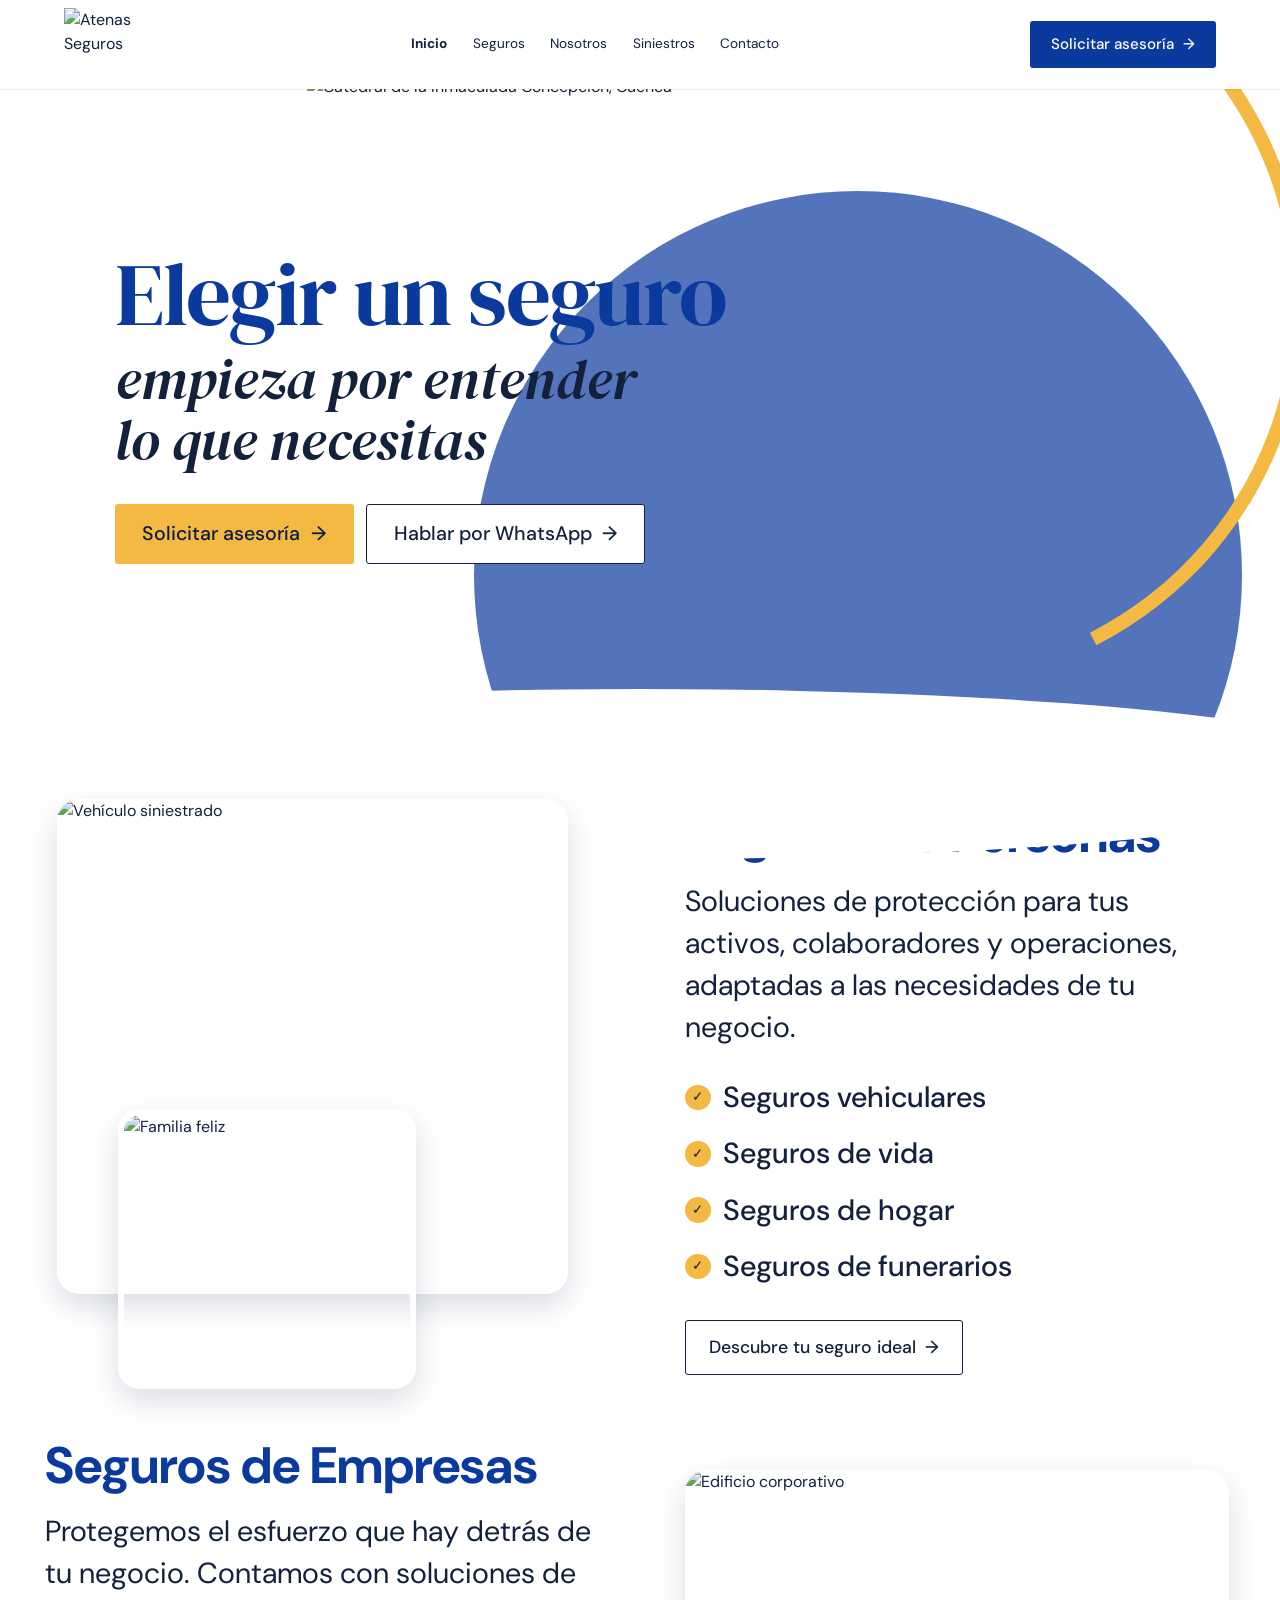
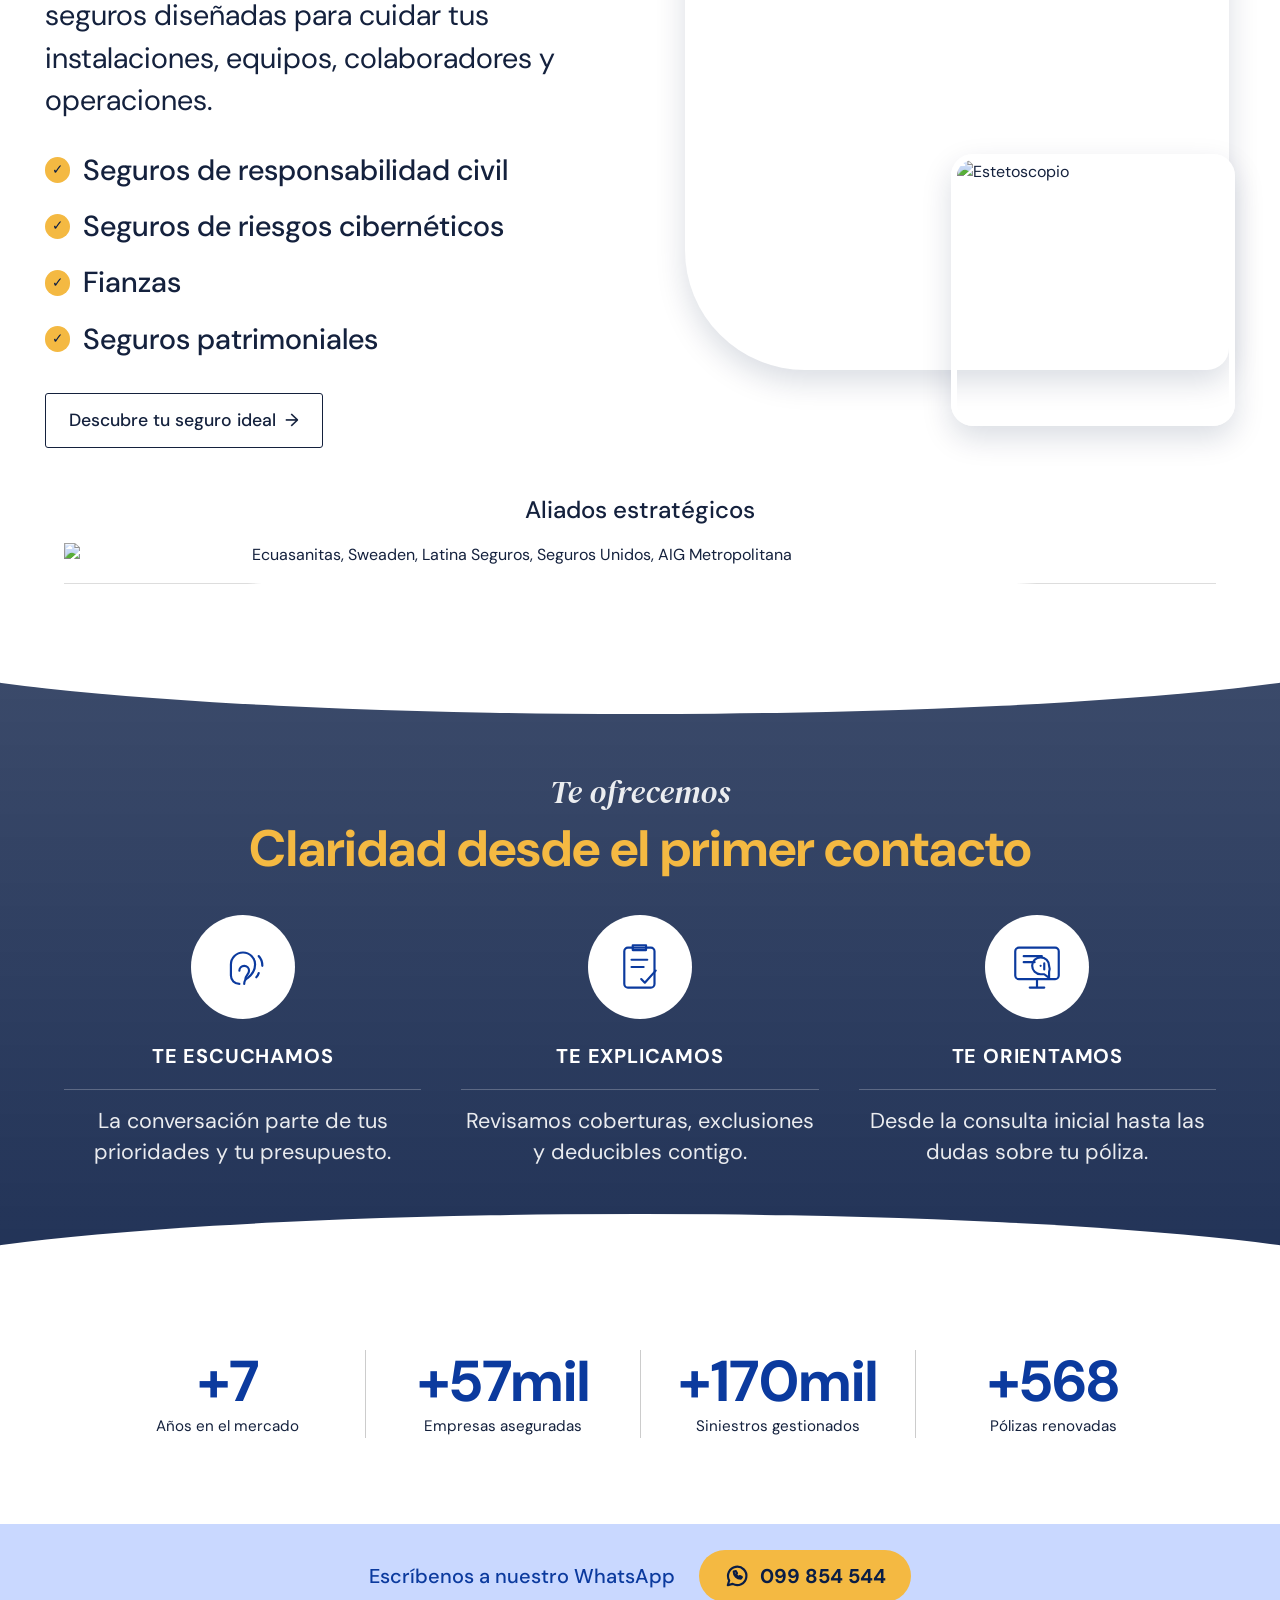
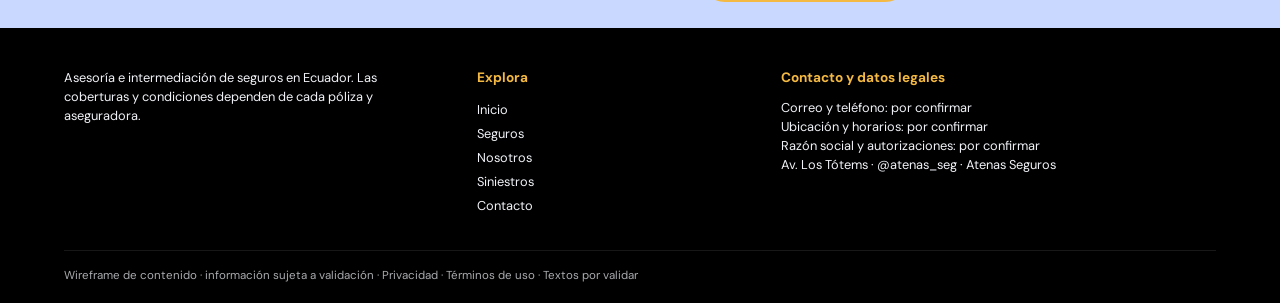
==== index.html @ 4ba38935 "mover a root" ====
<!DOCTYPE html>
<html lang="es">
<head>
<meta charset="utf-8">
<meta name="viewport" content="width=device-width, initial-scale=1">
<title>Atenas Seguros | Asesoría e intermediación de seguros en Ecuador</title>
<meta name="description" content="Asesoría e intermediación de seguros en Ecuador. Seguros de personas y de empresas, con claridad desde el primer contacto.">
<link rel="preconnect" href="https://fonts.googleapis.com">
<link rel="preconnect" href="https://fonts.gstatic.com" crossorigin>
<link href="https://fonts.googleapis.com/css2?family=DM+Sans:wght@400;500;700&family=DM+Serif+Display:ital@0;1&display=swap" rel="stylesheet">
<link rel="stylesheet" href="css/styles.css">
</head>
<body>
<header class="top">
  <a href="#inicio" class="logo"><img src="assets/img/logo.webp" alt="Atenas Seguros" width="120" height="91"></a>
  <nav aria-label="Principal"><a href="#inicio" aria-current="page">Inicio</a><a href="#seguros">Seguros</a><a href="#nosotros">Nosotros</a><a href="#contacto">Siniestros</a><a href="#contacto">Contacto</a></nav>
  <a class="btn btn-solid" href="#contacto">Solicitar asesoría <span aria-hidden="true">→</span></a>
</header>
<main>
<section class="hero" id="inicio">
  <div class="hero-copy">
    <h1><span class="h-blue">Elegir un seguro</span><span class="h-dark">empieza por entender lo que necesitas</span></h1>
    <div class="actions">
      <a class="btn btn-gold" href="#contacto">Solicitar asesoría <span aria-hidden="true">→</span></a>
      <a class="btn btn-outline" href="https://wa.me/59399854544">Hablar por WhatsApp <span aria-hidden="true">→</span></a>
    </div>
  </div>
  <div class="hero-art"><span class="disc"></span><span class="arc"></span><img src="assets/img/catedral.webp" alt="Catedral de la Inmaculada Concepción, Cuenca" width="1000" height="903"></div>
</section>

<section class="split" id="seguros">
  <div class="collage c1">
    <img class="p-auto" src="assets/img/auto.webp" alt="Vehículo siniestrado" loading="lazy">
    <img class="shield" src="assets/img/escudo.webp" alt="" loading="lazy">
    <img class="p-fam" src="assets/img/familia.webp" alt="Familia feliz" loading="lazy">
  </div>
  <div class="txt">
    <h2>Seguros de Personas</h2>
    <p>Soluciones de protección para tus activos, colaboradores y operaciones, adaptadas a las necesidades de tu negocio.</p>
    <ul class="checks"><li>Seguros vehiculares</li><li>Seguros de vida</li><li>Seguros de hogar</li><li>Seguros de funerarios</li></ul>
    <a class="btn btn-outline" href="#contacto">Descubre tu seguro ideal <span aria-hidden="true">→</span></a>
  </div>
</section>

<section class="split rev">
  <div class="txt">
    <h2>Seguros de Empresas</h2>
    <p>Protegemos el esfuerzo que hay detrás de tu negocio. Contamos con soluciones de seguros diseñadas para cuidar tus instalaciones, equipos, colaboradores y operaciones.</p>
    <ul class="checks"><li>Seguros de responsabilidad civil</li><li>Seguros de riesgos cibernéticos</li><li>Fianzas</li><li>Seguros patrimoniales</li></ul>
    <a class="btn btn-outline" href="#contacto">Descubre tu seguro ideal <span aria-hidden="true">→</span></a>
  </div>
  <div class="collage c2">
    <img class="e-edif" src="assets/img/edificio.webp" alt="Edificio corporativo" loading="lazy">
    <img class="shield" src="assets/img/escudo.webp" alt="" loading="lazy">
    <img class="e-est" src="assets/img/estetoscopio.webp" alt="Estetoscopio" loading="lazy">
  </div>
</section>

<section class="aliados">
  <h2>Aliados estratégicos</h2>
  <div class="aliados-marquee">
    <div class="aliados-track">
      <img src="assets/img/aliados.webp" alt="Ecuasanitas, Sweaden, Latina Seguros, Seguros Unidos, AIG Metropolitana" loading="lazy">
      <img src="assets/img/aliados.webp" alt="" aria-hidden="true" loading="lazy">
    </div>
  </div>
</section>

<section class="oferta" id="nosotros">
  <p class="serif-i">Te ofrecemos</p>
  <h2>Claridad desde el primer contacto</h2>
  <div class="cols">
    <article><span class="offer-icon"><svg viewBox="0 0 48 48" aria-hidden="true"><path d="M21 38c-4 0-7-3-7-7v-9a10 10 0 0 1 20 0c0 5-2 8-6 11-2 1-3 2-3 5"/><path d="M21 27a4 4 0 0 1 8 0c0 3-3 4-3 7"/><path d="M37 15c2 2 3 5 3 8M37 29c-.5 1.5-1 2.5-2 3.5"/></svg></span><h3>Te escuchamos</h3><p>La conversación parte de tus prioridades y tu presupuesto.</p></article>
    <article><span class="offer-icon"><svg viewBox="0 0 48 48" aria-hidden="true"><rect x="11" y="8" width="25" height="33" rx="3"/><path d="M18 8V6h11v4H18ZM17 18h13M17 24h10"/><path d="m25 34 3 3 9-10"/></svg></span><h3>Te explicamos</h3><p>Revisamos coberturas, exclusiones y deducibles contigo.</p></article>
    <article><span class="offer-icon"><svg viewBox="0 0 48 48" aria-hidden="true"><rect x="6" y="8" width="36" height="26" rx="3"/><path d="M18 41h12M24 34v7M13 15h15M13 20h9"/><path d="M34 23a7 7 0 1 0-7 7h3l4 3v-5a7 7 0 0 0 0-5Z"/><path d="M27 23h.01M30 21v5"/></svg></span><h3>Te orientamos</h3><p>Desde la consulta inicial hasta las dudas sobre tu póliza.</p></article>
  </div>
</section>

<section class="cifras" aria-label="Atenas Seguros en cifras">
  <div><b data-to="12" data-pre="+">+12</b><span>Años en el mercado</span></div>
  <div><b data-to="100" data-pre="+" data-suf="mil">+100mil</b><span>Empresas aseguradas</span></div>
  <div><b data-to="300" data-pre="+" data-suf="mil">+300mil</b><span>Siniestros gestionados</span></div>
  <div><b data-to="1000" data-pre="+">+1000</b><span>Pólizas renovadas</span></div>
</section>

<section class="wa" id="contacto">
  <p>Escríbenos a nuestro WhatsApp</p>
  <a class="wa-btn" href="https://wa.me/59399854544"><svg width="26" height="26" viewBox="0 0 24 24" fill="none" stroke="currentColor" stroke-width="2" stroke-linejoin="round" aria-hidden="true"><path d="M3.5 20.5l1.3-4.4A8.5 8.5 0 1 1 8 19.3z"/><path d="M9 8c0 3.5 3 6.500 6.500 6.500l1-1.500-2-1-1 .8c-1-.5-1.800-1.300-2.300-2.300l.8-1-1-2z"/></svg>099 854 544</a>
</section>
</main>

<footer>
  <p class="f-about">Asesoría e intermediación de seguros en Ecuador. Las coberturas y condiciones dependen de cada póliza y aseguradora.</p>
  <div><h4>Explora</h4><a href="#inicio">Inicio</a><a href="#seguros">Seguros</a><a href="#nosotros">Nosotros</a><a href="#contacto">Siniestros</a><a href="#contacto">Contacto</a></div>
  <div><h4>Contacto y datos legales</h4><p>Correo y teléfono: por confirmar</p><p>Ubicación y horarios: por confirmar</p><p>Razón social y autorizaciones: por confirmar</p><p>Av. Los Tótems · @atenas_seg · Atenas Seguros</p></div>
  <p class="legal">Wireframe de contenido · información sujeta a validación · Privacidad · Términos de uso · Textos por validar</p>
</footer>
<script src="js/main.js"></script>
</body>
</html>
---- css/styles.css ----
:root{--blue:#0b3a9e;--navy:#0a1d45;--gold:#f4b942;--ink:#14213d;--soft:#eef3ff;--serif:"DM Serif Display",Georgia,serif;--sans:"DM Sans",system-ui,sans-serif}
*{box-sizing:border-box;margin:0}
html{scroll-behavior:smooth;scroll-padding-top:90px}
html{background:#fff;overflow-x:clip}
body{position:relative;font-family:var(--sans);color:var(--ink);line-height:1.5;overflow-x:hidden;background:transparent}
body::before{content:"";position:fixed;inset:0;z-index:-1;pointer-events:none;background:url(../assets/img/hero-ciudad.webp) center/cover no-repeat;filter:grayscale(1);opacity:.3}
img{max-width:100%;display:block}
a{color:inherit;text-decoration:none}
:focus-visible{outline:3px solid var(--gold);outline-offset:3px}
h2{font-family:var(--serif);font-weight:400;color:var(--blue);font-size:clamp(1.8rem,3vw,2.4rem);line-height:1.15}

.top{position:sticky;top:0;z-index:10;display:flex;align-items:center;justify-content:space-between;gap:1rem;padding:.5rem 5vw;background:#fff;box-shadow:0 1px 0 #0001}
.logo img{width:96px;height:auto}
.top nav{display:flex;gap:1.6rem;font-size:.85rem}
.top nav a[aria-current]{font-weight:700}
.top nav a:hover{color:var(--blue)}

.btn{display:inline-flex;align-items:center;gap:.525rem;padding:.6825rem 1.26rem;font-size:.945rem;font-weight:500;border:1.5px solid transparent;border-radius:3px;transition:background .2s,color .2s}
.btn-solid{background:var(--blue);color:#fff}.btn-solid:hover{background:var(--navy)}
.btn-gold{background:var(--gold);color:var(--navy)}.btn-gold:hover{background:#e9a92a}
.btn-outline{border-color:var(--ink);background:#fff}.btn-outline:hover{background:var(--ink);color:#fff}

.hero{position:relative;display:grid;grid-template-columns:1.2fr .8fr;align-items:center;min-height:clamp(680px,75vh,900px);padding:3rem 5vw 6rem;background:transparent;isolation:isolate}
.hero::after{content:"";position:absolute;left:-10%;right:-10%;bottom:-90px;height:170px;background:#fff;border-radius:50%;z-index:1}
.hero-copy{position:relative;z-index:2;width:100%;max-width:760px;margin-left:clamp(1.5rem,4vw,4rem)}
.hero h1{font-family:var(--serif);font-weight:400;line-height:1.1}
.h-blue{display:block;font-size:clamp(2.4rem,6.95vw,100px);color:var(--blue);letter-spacing:-.018em}
.h-dark{display:block;font-style:italic;font-size:56px;color:var(--ink);max-width:10em;margin-top:.3rem}
.actions{display:flex;flex-wrap:wrap;gap:.8rem;margin-top:2rem}
.actions .btn{gap:.6825rem;padding:.88725rem 1.638rem;font-size:1.2285rem}
.hero-art{position:absolute;inset:0;z-index:0;overflow:hidden;pointer-events:none}
.disc{position:absolute;z-index:0;right:3%;bottom:-28%;width:min(60vw,780px);aspect-ratio:1;border-radius:50%;background:var(--blue);opacity:.7}
.arc{position:absolute;z-index:1;top:-25%;right:-2%;width:min(60vw,780px);aspect-ratio:1;border:14px solid var(--gold);border-radius:50%;border-left-color:transparent;border-bottom-color:transparent;transform:rotate(18deg)}
.hero-art img{position:absolute;z-index:2;right:-24%;top:-2%;width:100%;height:125%;object-fit:contain;object-position:center top}

.split{display:grid;grid-template-columns:1.05fr .95fr;gap:2.5vw;align-items:center;padding:1.5rem 3.5vw;background:#fff}
.split.rev{grid-template-columns:1fr 1fr}
.txt{width:min(100%,600px);justify-self:center;text-align:left}
.txt h2{font-family:var(--sans);font-size:clamp(2.5rem,4vw,3.4rem);font-weight:700;line-height:1.12;margin-bottom:1rem}
.txt p{font-size:29px;line-height:1.45;margin-bottom:2rem}
.checks{list-style:none;width:fit-content;max-width:100%;padding:0;margin:0 0 2.25rem;display:grid;gap:1.35rem}
.checks li{display:flex;align-items:center;gap:.8rem;font-size:29px;line-height:1.2;font-weight:500;text-align:left}
.checks li::before{content:"✓";flex:none;display:grid;place-items:center;width:1.6rem;height:1.6rem;border-radius:50%;background:var(--gold);color:var(--navy);font-size:.85rem;font-weight:700}
.split .btn{padding:.84rem 1.47rem;font-size:1.1025rem}
.collage{position:relative;aspect-ratio:1.02;width:100%;max-width:800px;margin-inline:auto}
.collage img{position:absolute;object-fit:cover;box-shadow:0 12px 30px #0a1d4526}
.p-auto{left:2%;top:1%;width:84%;height:83%;border-radius:22px}
.p-fam{left:12%;bottom:0;width:49%;height:47%;border-radius:22px;border:6px solid #fff}
.shield{width:30%;height:auto;box-shadow:none!important;filter:drop-shadow(0 10px 18px #0b3a9e55)}
.c1 .shield{left:67%;top:53%;width:29%}
.e-edif{right:1%;top:2%;width:94%;height:88%;border-radius:22px 22px 22px 120px}
.e-est{right:0;bottom:0;width:49%;height:48%;border-radius:22px;border:6px solid #fff}
.c2 .shield{left:7%;top:53%;width:29%}

.aliados{text-align:center;padding:1.5rem 5vw 5rem;background:rgba(255,255,255,.88);overflow:hidden}
.aliados h2{color:var(--ink);font-family:var(--sans);font-weight:500;font-size:1.5rem;margin-bottom:1.2rem}
.aliados-marquee{width:100%;overflow:hidden}
.aliados-track{display:flex;width:max-content;animation:aliados-marquee 30s linear infinite}
.aliados-track:hover{animation-play-state:paused}
.aliados-track img{flex:0 0 min(900px,80vw);width:min(900px,80vw);max-width:none;height:auto;border-bottom:1px solid #0002;padding-bottom:1rem}
@keyframes aliados-marquee{to{transform:translateX(-50%)}}

.oferta{position:relative;text-align:center;color:#fff;padding:6.5rem 5vw 6rem;background:linear-gradient(#0a1d45cc,#0a1d45e6),url(../assets/img/edificio.webp) center/cover}
.oferta::before,.oferta::after{content:"";position:absolute;left:-10%;right:-10%;height:140px;background:#fff;border-radius:50%}
.oferta::before{top:-90px}.oferta::after{bottom:-90px}
.serif-i{font-family:var(--serif);font-style:italic;font-size:2rem;opacity:.9}
.oferta h2{font-family:var(--sans);font-weight:700;color:var(--gold);font-size:clamp(2.2rem,4vw,3.25rem);margin:.3rem 0 2.2rem}
.cols{display:grid;grid-template-columns:repeat(3,minmax(0,1fr));gap:2.5rem;max-width:1320px;width:100%;margin:auto}
.offer-icon{display:grid;place-items:center;width:104px;height:104px;margin:0 auto 1.4rem;border-radius:50%;background:#fff}
.offer-icon svg{width:58px;height:58px;fill:none;stroke:var(--blue);stroke-width:1.8;stroke-linecap:round;stroke-linejoin:round}
.cols h3{font-size:1.25rem;letter-spacing:.04em;text-transform:uppercase;margin-bottom:1.1rem}
.cols p{border-top:1px solid #fff4;padding-top:1rem;font-size:1.35rem;line-height:1.45;opacity:.9}

.cifras{position:relative;z-index:2;display:grid;grid-template-columns:repeat(4,1fr);align-items:center;width:100%;min-height:260px;margin:0;padding:4rem max(5vw,calc((100% - 1100px)/2));background:#fff}
.cifras div{padding:0 1rem;text-align:center;border-left:1px solid #0003}.cifras div:first-child{border:0}
.cifras b{display:block;font-size:clamp(2.2rem,4.5vw,4rem);color:var(--blue);line-height:1.1;white-space:nowrap}
.cifras span{font-size:.95rem}

.wa{display:flex;flex-wrap:wrap;justify-content:center;align-items:center;gap:1.5rem;padding:1.6rem 5vw;background:#c9d8ff;color:var(--blue);font-weight:500;font-size:1.25rem}
.wa-btn{display:inline-flex;align-items:center;gap:.6rem;padding:.7rem 1.6rem;border-radius:999px;background:var(--gold);color:var(--navy);font-weight:700}
.wa-btn:hover{background:#e9a92a}

footer{display:grid;grid-template-columns:1.4fr 1fr 1.6fr;gap:2rem;padding:2.5rem 5vw 1.2rem;background:#000;color:#f1f3f8;font-size:.8rem}
footer h4{color:var(--gold);font-size:.85rem;margin-bottom:.6rem}
footer a{display:block;padding:.15rem 0}footer a:hover{color:#fff}
.legal{grid-column:1/-1;border-top:1px solid #fff2;padding-top:1rem;font-size:.72rem;opacity:.7}

@media (max-width:860px){
  .top nav{display:none}
  .hero,.split,.split.rev{grid-template-columns:1fr}
  .hero{min-height:780px;padding:3rem 6vw 20rem;grid-template-columns:1fr}
  .h-blue{font-size:clamp(2.6rem,11vw,3.25rem)}
  .h-dark{font-size:clamp(1.9rem,calc(7vw - 5px),calc(3.25rem - 5px))}
  .actions .btn{gap:.47775rem;padding:.621075rem 1.1466rem;font-size:.86rem}
  .hero-copy{max-width:600px;margin-left:0}
  .hero-art{top:auto;height:55%}
  .disc{right:0;bottom:-14%;width:min(88vw,480px)}
  .arc{top:-8%;right:10%;width:min(98vw,540px);border-width:10px}
  .hero-art img{right:0;top:auto;bottom:0;width:100%;height:100%;object-position:center bottom}
  .split.rev .collage{order:-1}
  .txt p,.checks li{font-size:1.125rem}
  .txt h2{margin-bottom:.8rem}
  .txt p{line-height:1.5;margin-bottom:1.75rem}
  .checks{gap:.9rem;margin-bottom:2rem}
  .checks li{line-height:1.5}
  .checks li::before{width:1.1rem;height:1.1rem;font-size:.7rem}
  .cols{grid-template-columns:1fr}
  .cols{gap:2.5rem}
  .offer-icon{width:88px;height:88px}
  .offer-icon svg{width:50px;height:50px}
  .cols h3{font-size:1.125rem}
  .cols p{font-size:1.125rem}
  .cifras{grid-template-columns:1fr 1fr;row-gap:2rem;min-height:0;padding-block:3rem}.cifras div:nth-child(3){border:0}
  footer{grid-template-columns:1fr}
}
@media (min-width:861px) and (max-width:1200px){
  .split,.split.rev{grid-template-columns:.95fr 1.05fr;gap:1vw;padding-inline:2vw}
}
@media (prefers-reduced-motion:reduce){
  html{scroll-behavior:auto}
  *{transition:none!important}
  .aliados-track{animation:none}
  .aliados-track img[aria-hidden="true"]{display:none}
}
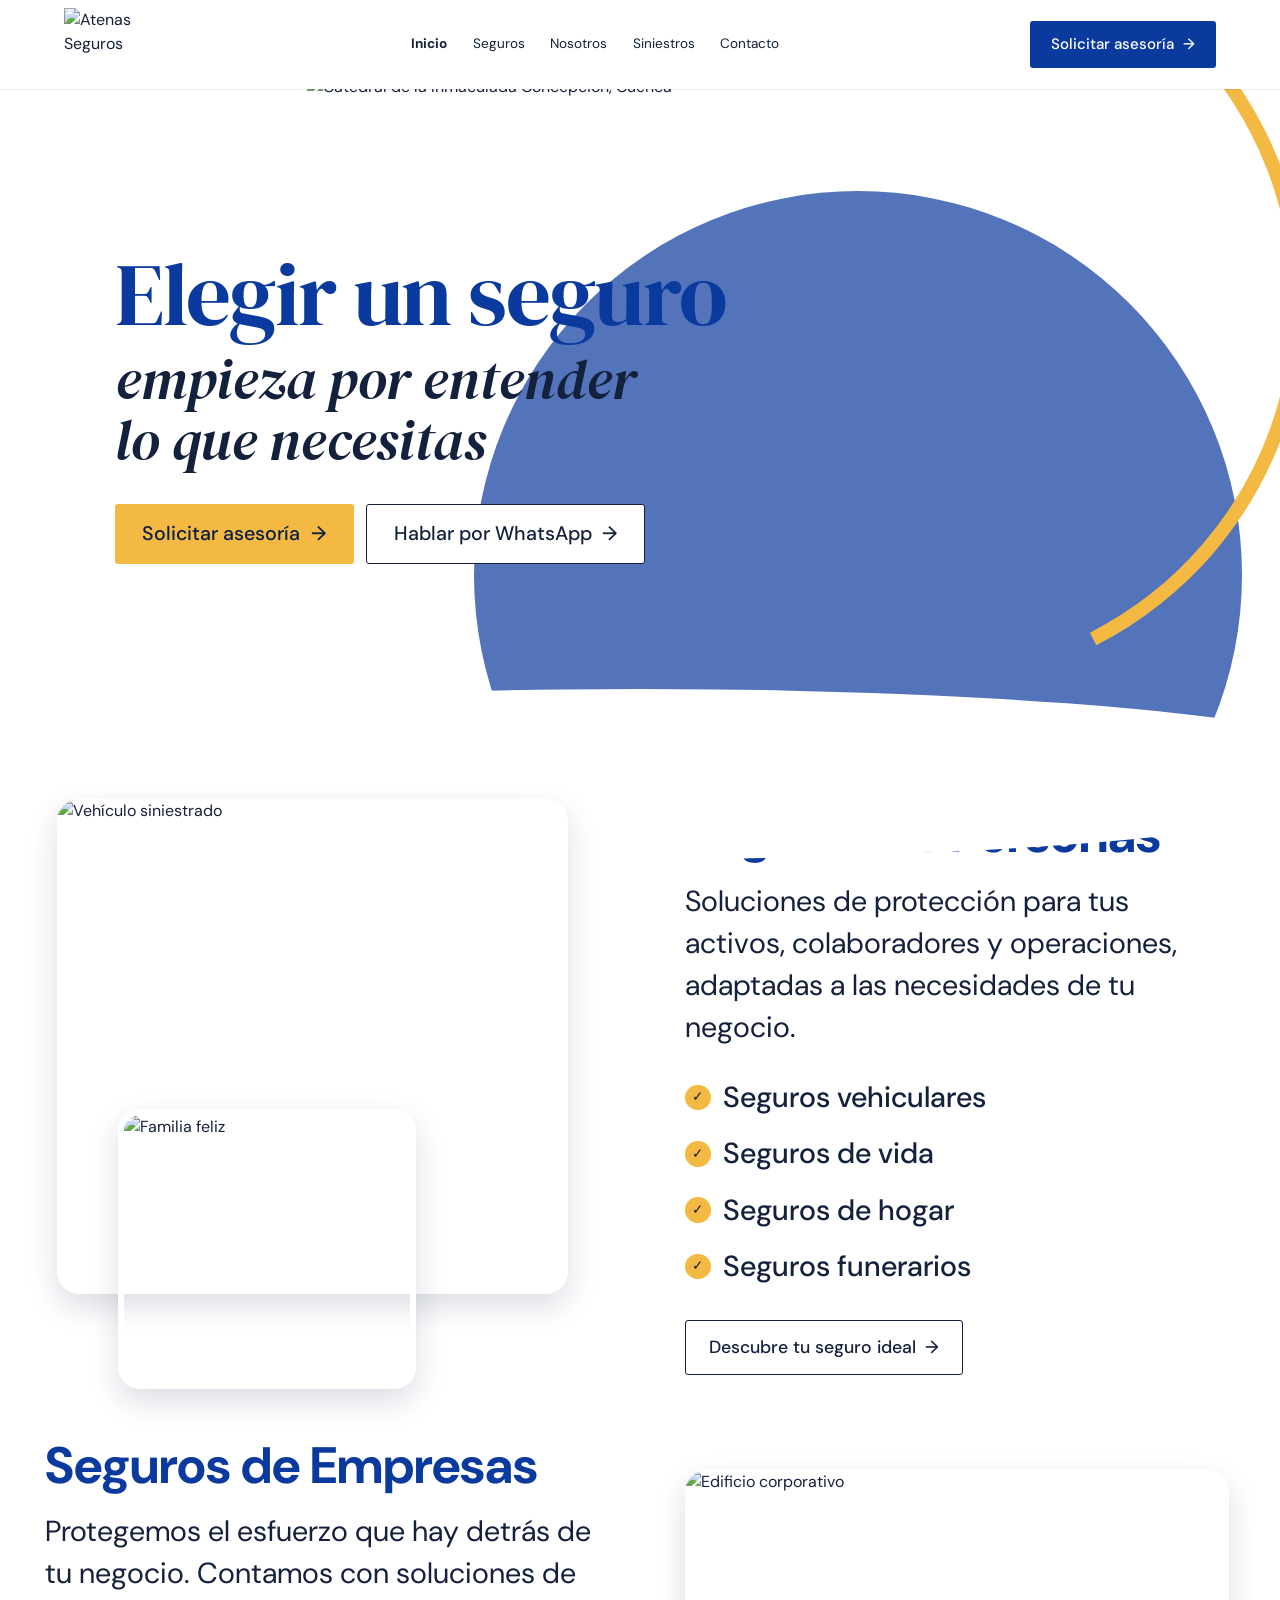
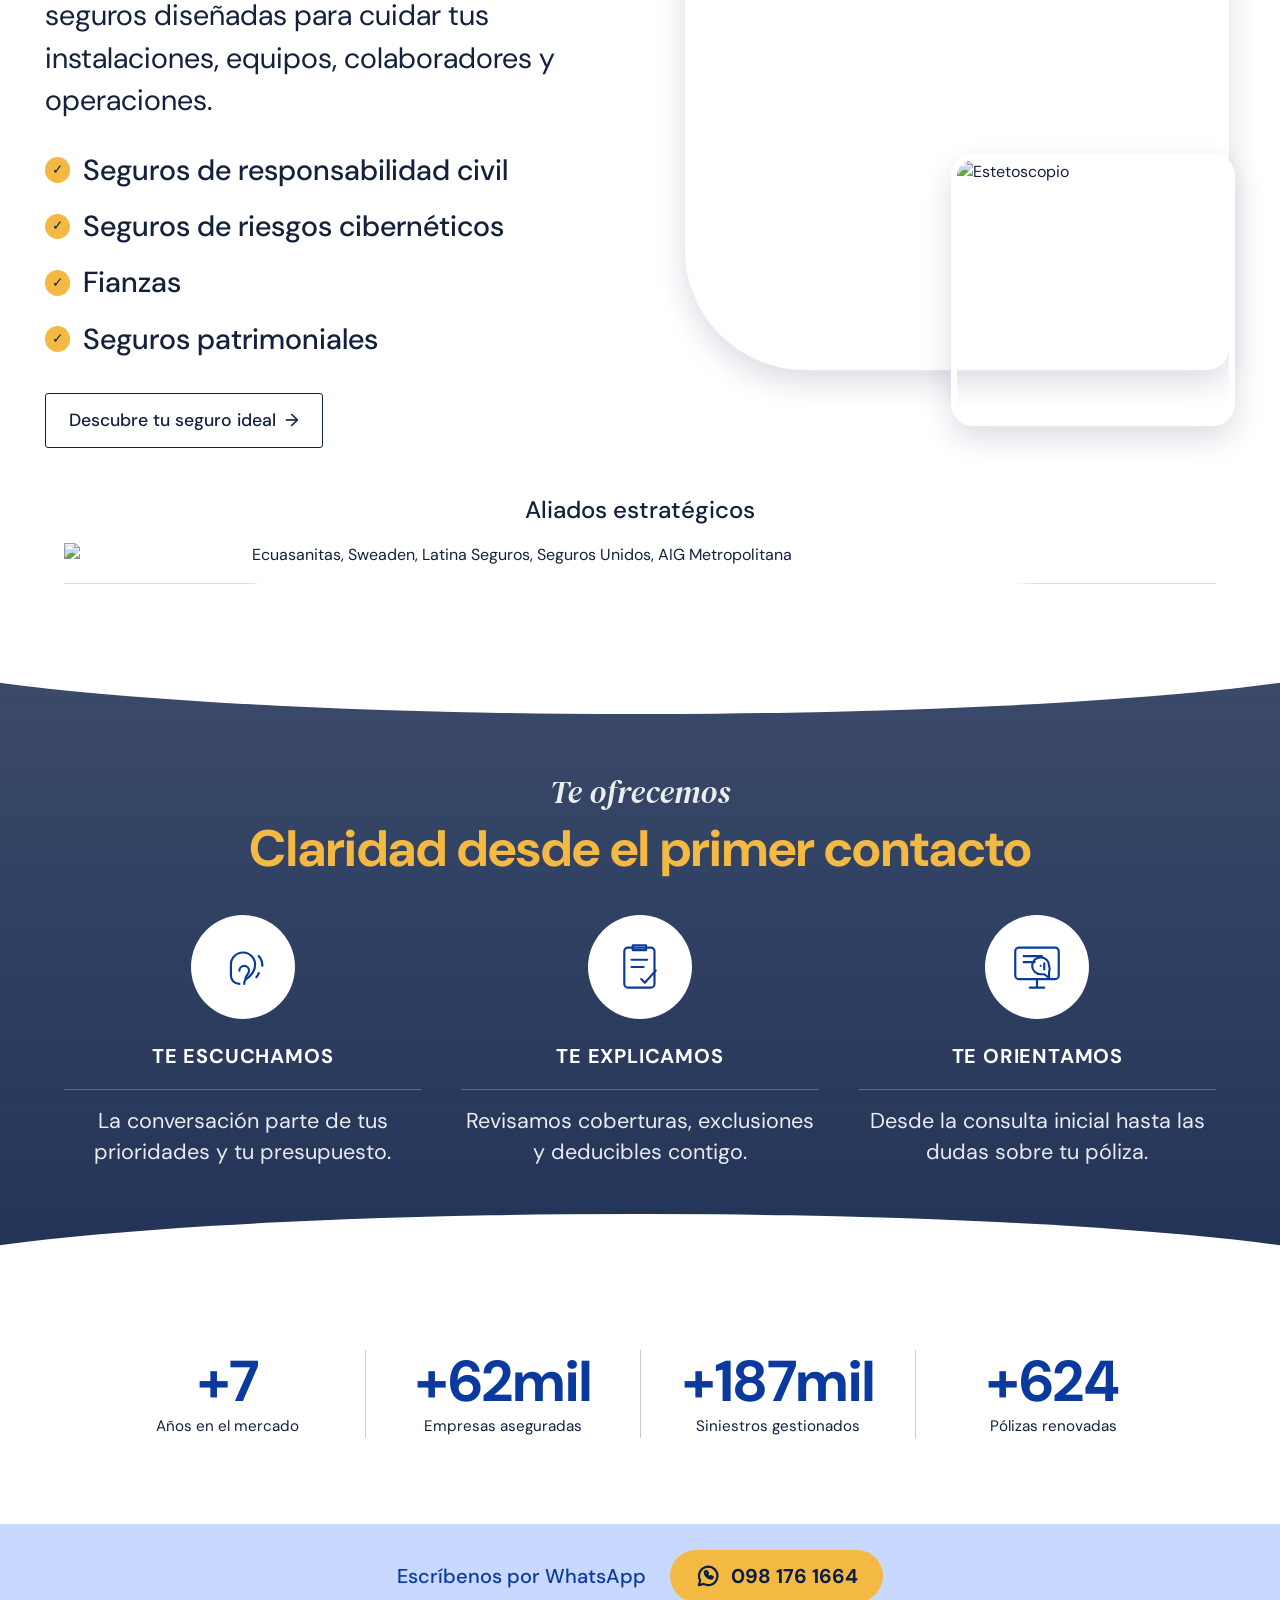
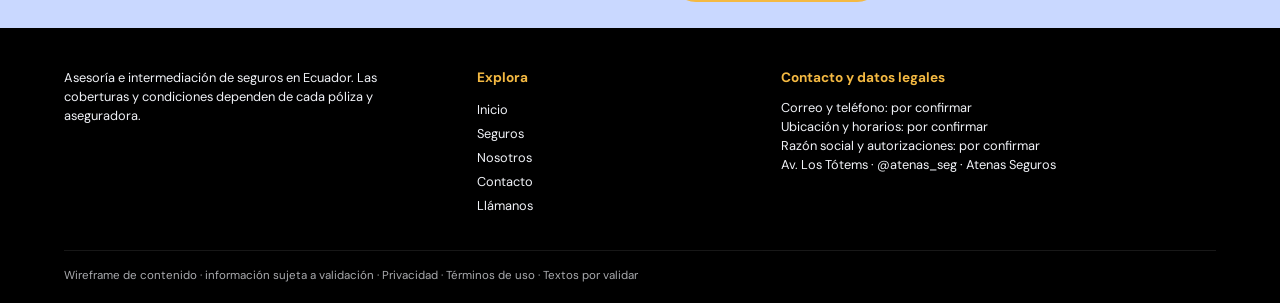
==== commit 9f7cdc01: "comit  de   volver  a raíz" ====
--- a/index.html
+++ b/index.html
@@ -1,100 +1,272 @@
-<!DOCTYPE html>
+<!doctype html>
 <html lang="es">
-<head>
-<meta charset="utf-8">
-<meta name="viewport" content="width=device-width, initial-scale=1">
-<title>Atenas Seguros | Asesoría e intermediación de seguros en Ecuador</title>
-<meta name="description" content="Asesoría e intermediación de seguros en Ecuador. Seguros de personas y de empresas, con claridad desde el primer contacto.">
-<link rel="preconnect" href="https://fonts.googleapis.com">
-<link rel="preconnect" href="https://fonts.gstatic.com" crossorigin>
-<link href="https://fonts.googleapis.com/css2?family=DM+Sans:wght@400;500;700&family=DM+Serif+Display:ital@0;1&display=swap" rel="stylesheet">
-<link rel="stylesheet" href="css/styles.css">
-</head>
-<body>
-<header class="top">
-  <a href="#inicio" class="logo"><img src="assets/img/logo.webp" alt="Atenas Seguros" width="120" height="91"></a>
-  <nav aria-label="Principal"><a href="#inicio" aria-current="page">Inicio</a><a href="#seguros">Seguros</a><a href="#nosotros">Nosotros</a><a href="#contacto">Siniestros</a><a href="#contacto">Contacto</a></nav>
-  <a class="btn btn-solid" href="#contacto">Solicitar asesoría <span aria-hidden="true">→</span></a>
-</header>
-<main>
-<section class="hero" id="inicio">
-  <div class="hero-copy">
-    <h1><span class="h-blue">Elegir un seguro</span><span class="h-dark">empieza por entender lo que necesitas</span></h1>
-    <div class="actions">
-      <a class="btn btn-gold" href="#contacto">Solicitar asesoría <span aria-hidden="true">→</span></a>
-      <a class="btn btn-outline" href="https://wa.me/59399854544">Hablar por WhatsApp <span aria-hidden="true">→</span></a>
-    </div>
-  </div>
-  <div class="hero-art"><span class="disc"></span><span class="arc"></span><img src="assets/img/catedral.webp" alt="Catedral de la Inmaculada Concepción, Cuenca" width="1000" height="903"></div>
-</section>
-
-<section class="split" id="seguros">
-  <div class="collage c1">
-    <img class="p-auto" src="assets/img/auto.webp" alt="Vehículo siniestrado" loading="lazy">
-    <img class="shield" src="assets/img/escudo.webp" alt="" loading="lazy">
-    <img class="p-fam" src="assets/img/familia.webp" alt="Familia feliz" loading="lazy">
-  </div>
-  <div class="txt">
-    <h2>Seguros de Personas</h2>
-    <p>Soluciones de protección para tus activos, colaboradores y operaciones, adaptadas a las necesidades de tu negocio.</p>
-    <ul class="checks"><li>Seguros vehiculares</li><li>Seguros de vida</li><li>Seguros de hogar</li><li>Seguros de funerarios</li></ul>
-    <a class="btn btn-outline" href="#contacto">Descubre tu seguro ideal <span aria-hidden="true">→</span></a>
-  </div>
-</section>
-
-<section class="split rev">
-  <div class="txt">
-    <h2>Seguros de Empresas</h2>
-    <p>Protegemos el esfuerzo que hay detrás de tu negocio. Contamos con soluciones de seguros diseñadas para cuidar tus instalaciones, equipos, colaboradores y operaciones.</p>
-    <ul class="checks"><li>Seguros de responsabilidad civil</li><li>Seguros de riesgos cibernéticos</li><li>Fianzas</li><li>Seguros patrimoniales</li></ul>
-    <a class="btn btn-outline" href="#contacto">Descubre tu seguro ideal <span aria-hidden="true">→</span></a>
-  </div>
-  <div class="collage c2">
-    <img class="e-edif" src="assets/img/edificio.webp" alt="Edificio corporativo" loading="lazy">
-    <img class="shield" src="assets/img/escudo.webp" alt="" loading="lazy">
-    <img class="e-est" src="assets/img/estetoscopio.webp" alt="Estetoscopio" loading="lazy">
-  </div>
-</section>
-
-<section class="aliados">
-  <h2>Aliados estratégicos</h2>
-  <div class="aliados-marquee">
-    <div class="aliados-track">
-      <img src="assets/img/aliados.webp" alt="Ecuasanitas, Sweaden, Latina Seguros, Seguros Unidos, AIG Metropolitana" loading="lazy">
-      <img src="assets/img/aliados.webp" alt="" aria-hidden="true" loading="lazy">
-    </div>
-  </div>
-</section>
-
-<section class="oferta" id="nosotros">
-  <p class="serif-i">Te ofrecemos</p>
-  <h2>Claridad desde el primer contacto</h2>
-  <div class="cols">
-    <article><span class="offer-icon"><svg viewBox="0 0 48 48" aria-hidden="true"><path d="M21 38c-4 0-7-3-7-7v-9a10 10 0 0 1 20 0c0 5-2 8-6 11-2 1-3 2-3 5"/><path d="M21 27a4 4 0 0 1 8 0c0 3-3 4-3 7"/><path d="M37 15c2 2 3 5 3 8M37 29c-.5 1.5-1 2.5-2 3.5"/></svg></span><h3>Te escuchamos</h3><p>La conversación parte de tus prioridades y tu presupuesto.</p></article>
-    <article><span class="offer-icon"><svg viewBox="0 0 48 48" aria-hidden="true"><rect x="11" y="8" width="25" height="33" rx="3"/><path d="M18 8V6h11v4H18ZM17 18h13M17 24h10"/><path d="m25 34 3 3 9-10"/></svg></span><h3>Te explicamos</h3><p>Revisamos coberturas, exclusiones y deducibles contigo.</p></article>
-    <article><span class="offer-icon"><svg viewBox="0 0 48 48" aria-hidden="true"><rect x="6" y="8" width="36" height="26" rx="3"/><path d="M18 41h12M24 34v7M13 15h15M13 20h9"/><path d="M34 23a7 7 0 1 0-7 7h3l4 3v-5a7 7 0 0 0 0-5Z"/><path d="M27 23h.01M30 21v5"/></svg></span><h3>Te orientamos</h3><p>Desde la consulta inicial hasta las dudas sobre tu póliza.</p></article>
-  </div>
-</section>
-
-<section class="cifras" aria-label="Atenas Seguros en cifras">
-  <div><b data-to="12" data-pre="+">+12</b><span>Años en el mercado</span></div>
-  <div><b data-to="100" data-pre="+" data-suf="mil">+100mil</b><span>Empresas aseguradas</span></div>
-  <div><b data-to="300" data-pre="+" data-suf="mil">+300mil</b><span>Siniestros gestionados</span></div>
-  <div><b data-to="1000" data-pre="+">+1000</b><span>Pólizas renovadas</span></div>
-</section>
-
-<section class="wa" id="contacto">
-  <p>Escríbenos a nuestro WhatsApp</p>
-  <a class="wa-btn" href="https://wa.me/59399854544"><svg width="26" height="26" viewBox="0 0 24 24" fill="none" stroke="currentColor" stroke-width="2" stroke-linejoin="round" aria-hidden="true"><path d="M3.5 20.5l1.3-4.4A8.5 8.5 0 1 1 8 19.3z"/><path d="M9 8c0 3.5 3 6.500 6.500 6.500l1-1.500-2-1-1 .8c-1-.5-1.800-1.300-2.300-2.300l.8-1-1-2z"/></svg>099 854 544</a>
-</section>
-</main>
-
-<footer>
-  <p class="f-about">Asesoría e intermediación de seguros en Ecuador. Las coberturas y condiciones dependen de cada póliza y aseguradora.</p>
-  <div><h4>Explora</h4><a href="#inicio">Inicio</a><a href="#seguros">Seguros</a><a href="#nosotros">Nosotros</a><a href="#contacto">Siniestros</a><a href="#contacto">Contacto</a></div>
-  <div><h4>Contacto y datos legales</h4><p>Correo y teléfono: por confirmar</p><p>Ubicación y horarios: por confirmar</p><p>Razón social y autorizaciones: por confirmar</p><p>Av. Los Tótems · @atenas_seg · Atenas Seguros</p></div>
-  <p class="legal">Wireframe de contenido · información sujeta a validación · Privacidad · Términos de uso · Textos por validar</p>
-</footer>
-<script src="js/main.js"></script>
-</body>
+  <head>
+    <meta charset="utf-8" />
+    <meta name="viewport" content="width=device-width, initial-scale=1" />
+    <title>
+      Atenas Seguros | Asesoría e intermediación de seguros en Ecuador
+    </title>
+    <meta
+      name="description"
+      content="Asesoría e intermediación de seguros en Ecuador. Seguros de personas y de empresas, con claridad desde el primer contacto."
+    />
+    <link rel="preconnect" href="https://fonts.googleapis.com" />
+    <link rel="preconnect" href="https://fonts.gstatic.com" crossorigin />
+    <link
+      href="https://fonts.googleapis.com/css2?family=DM+Sans:wght@400;500;700&family=DM+Serif+Display:ital@0;1&display=swap"
+      rel="stylesheet"
+    />
+    <link rel="stylesheet" href="css/styles.css" />
+  </head>
+  <body>
+    <header class="top">
+      <a href="#inicio" class="logo"
+        ><img
+          src="assets/img/logo.webp"
+          alt="Atenas Seguros"
+          width="120"
+          height="91"
+      /></a>
+      <nav aria-label="Principal">
+        <a href="#inicio" aria-current="page">Inicio</a
+        ><a href="#seguros">Seguros</a><a href="#nosotros">Nosotros</a
+        ><a href="#contacto">Siniestros</a><a href="#contacto">Contacto</a>
+      </nav>
+      <a class="btn btn-solid" href="#contacto"
+        >Solicitar asesoría <span aria-hidden="true">→</span></a
+      >
+    </header>
+    <main>
+      <section class="hero" id="inicio">
+        <div class="hero-copy">
+          <h1>
+            <span class="h-blue">Elegir un seguro</span
+            ><span class="h-dark">empieza por entender lo que necesitas</span>
+          </h1>
+          <div class="actions">
+            <a class="btn btn-gold" href="#contacto"
+              >Solicitar asesoría <span aria-hidden="true">→</span></a
+            >
+            <a
+              class="btn btn-outline"
+              href="https://api.whatsapp.com/message/MEC4A25OISFSF1?autoload=1&amp;app_absent=0"
+              >Hablar por WhatsApp <span aria-hidden="true">→</span></a
+            >
+          </div>
+        </div>
+        <div class="hero-art">
+          <span class="disc"></span><span class="arc"></span
+          ><img
+            src="assets/img/catedral.webp"
+            alt="Catedral de la Inmaculada Concepción, Cuenca"
+            width="1000"
+            height="903"
+          />
+        </div>
+      </section>
+
+      <section class="split" id="seguros">
+        <div class="collage c1">
+          <img
+            class="p-auto"
+            src="assets/img/auto.webp"
+            alt="Vehículo siniestrado"
+            loading="lazy"
+          />
+          <img
+            class="shield"
+            src="assets/img/escudo.webp"
+            alt=""
+            loading="lazy"
+          />
+          <img
+            class="p-fam"
+            src="assets/img/familia.webp"
+            alt="Familia feliz"
+            loading="lazy"
+          />
+        </div>
+        <div class="txt">
+          <h2>Seguros de Personas</h2>
+          <p>
+            Soluciones de protección para tus activos, colaboradores y
+            operaciones, adaptadas a las necesidades de tu negocio.
+          </p>
+          <ul class="checks">
+            <li>Seguros vehiculares</li>
+            <li>Seguros de vida</li>
+            <li>Seguros de hogar</li>
+            <li>Seguros funerarios</li>
+          </ul>
+          <a class="btn btn-outline" href="#contacto"
+            >Descubre tu seguro ideal <span aria-hidden="true">→</span></a
+          >
+        </div>
+      </section>
+
+      <section class="split rev">
+        <div class="txt">
+          <h2>Seguros de Empresas</h2>
+          <p>
+            Protegemos el esfuerzo que hay detrás de tu negocio. Contamos con
+            soluciones de seguros diseñadas para cuidar tus instalaciones,
+            equipos, colaboradores y operaciones.
+          </p>
+          <ul class="checks">
+            <li>Seguros de responsabilidad civil</li>
+            <li>Seguros de riesgos cibernéticos</li>
+            <li>Fianzas</li>
+            <li>Seguros patrimoniales</li>
+          </ul>
+          <a class="btn btn-outline" href="#contacto"
+            >Descubre tu seguro ideal <span aria-hidden="true">→</span></a
+          >
+        </div>
+        <div class="collage c2">
+          <img
+            class="e-edif"
+            src="assets/img/edificio.webp"
+            alt="Edificio corporativo"
+            loading="lazy"
+          />
+          <img
+            class="shield"
+            src="assets/img/escudo.webp"
+            alt=""
+            loading="lazy"
+          />
+          <img
+            class="e-est"
+            src="assets/img/estetoscopio.webp"
+            alt="Estetoscopio"
+            loading="lazy"
+          />
+        </div>
+      </section>
+
+      <section class="aliados">
+        <h2>Aliados estratégicos</h2>
+        <div class="aliados-marquee">
+          <div class="aliados-track">
+            <img
+              src="assets/img/aliados.webp"
+              alt="Ecuasanitas, Sweaden, Latina Seguros, Seguros Unidos, AIG Metropolitana"
+              loading="lazy"
+            />
+            <img
+              src="assets/img/aliados.webp"
+              alt=""
+              aria-hidden="true"
+              loading="lazy"
+            />
+          </div>
+        </div>
+      </section>
+
+      <section class="oferta" id="nosotros">
+        <p class="serif-i">Te ofrecemos</p>
+        <h2>Claridad desde el primer contacto</h2>
+        <div class="cols">
+          <article>
+            <span class="offer-icon"
+              ><svg viewBox="0 0 48 48" aria-hidden="true">
+                <path
+                  d="M21 38c-4 0-7-3-7-7v-9a10 10 0 0 1 20 0c0 5-2 8-6 11-2 1-3 2-3 5"
+                />
+                <path d="M21 27a4 4 0 0 1 8 0c0 3-3 4-3 7" />
+                <path d="M37 15c2 2 3 5 3 8M37 29c-.5 1.5-1 2.5-2 3.5" /></svg
+            ></span>
+            <h3>Te escuchamos</h3>
+            <p>La conversación parte de tus prioridades y tu presupuesto.</p>
+          </article>
+          <article>
+            <span class="offer-icon"
+              ><svg viewBox="0 0 48 48" aria-hidden="true">
+                <rect x="11" y="8" width="25" height="33" rx="3" />
+                <path d="M18 8V6h11v4H18ZM17 18h13M17 24h10" />
+                <path d="m25 34 3 3 9-10" /></svg
+            ></span>
+            <h3>Te explicamos</h3>
+            <p>Revisamos coberturas, exclusiones y deducibles contigo.</p>
+          </article>
+          <article>
+            <span class="offer-icon"
+              ><svg viewBox="0 0 48 48" aria-hidden="true">
+                <rect x="6" y="8" width="36" height="26" rx="3" />
+                <path d="M18 41h12M24 34v7M13 15h15M13 20h9" />
+                <path d="M34 23a7 7 0 1 0-7 7h3l4 3v-5a7 7 0 0 0 0-5Z" />
+                <path d="M27 23h.01M30 21v5" /></svg
+            ></span>
+            <h3>Te orientamos</h3>
+            <p>Desde la consulta inicial hasta las dudas sobre tu póliza.</p>
+          </article>
+        </div>
+      </section>
+
+      <section class="cifras" aria-label="Atenas Seguros en cifras">
+        <div>
+          <b data-to="12" data-pre="+">+12</b><span>Años en el mercado</span>
+        </div>
+        <div>
+          <b data-to="100" data-pre="+" data-suf="mil">+100mil</b
+          ><span>Empresas aseguradas</span>
+        </div>
+        <div>
+          <b data-to="300" data-pre="+" data-suf="mil">+300mil</b
+          ><span>Siniestros gestionados</span>
+        </div>
+        <div>
+          <b data-to="1000" data-pre="+">+1000</b><span>Pólizas renovadas</span>
+        </div>
+      </section>
+
+      <section class="wa" id="contacto">
+        <p>Escríbenos por WhatsApp</p>
+        <a
+          class="wa-btn"
+          href="https://api.whatsapp.com/message/MEC4A25OISFSF1?autoload=1&amp;app_absent=0"
+          ><svg
+            width="26"
+            height="26"
+            viewBox="0 0 24 24"
+            fill="none"
+            stroke="currentColor"
+            stroke-width="2"
+            stroke-linejoin="round"
+            aria-hidden="true"
+          >
+            <path d="M3.5 20.5l1.3-4.4A8.5 8.5 0 1 1 8 19.3z" />
+            <path
+              d="M9 8c0 3.5 3 6.500 6.500 6.500l1-1.500-2-1-1 .8c-1-.5-1.800-1.300-2.300-2.300l.8-1-1-2z"
+            /></svg
+          >098 176 1664</a
+        >
+      </section>
+    </main>
+
+    <footer>
+      <p class="f-about">
+        Asesoría e intermediación de seguros en Ecuador. Las coberturas y
+        condiciones dependen de cada póliza y aseguradora.
+      </p>
+      <div>
+        <h4>Explora</h4>
+        <a href="#inicio">Inicio</a><a href="#seguros">Seguros</a
+        ><a href="#nosotros">Nosotros</a><a href="#contacto">Contacto</a
+        ><a href="tel:+593981761664">Llámanos</a>
+      </div>
+      <div>
+        <h4>Contacto y datos legales</h4>
+        <p>Correo y teléfono: por confirmar</p>
+        <p>Ubicación y horarios: por confirmar</p>
+        <p>Razón social y autorizaciones: por confirmar</p>
+        <p>Av. Los Tótems · @atenas_seg · Atenas Seguros</p>
+      </div>
+      <p class="legal">
+        Wireframe de contenido · información sujeta a validación · Privacidad ·
+        Términos de uso · Textos por validar
+      </p>
+    </footer>
+    <script src="js/main.js"></script>
+  </body>
 </html>
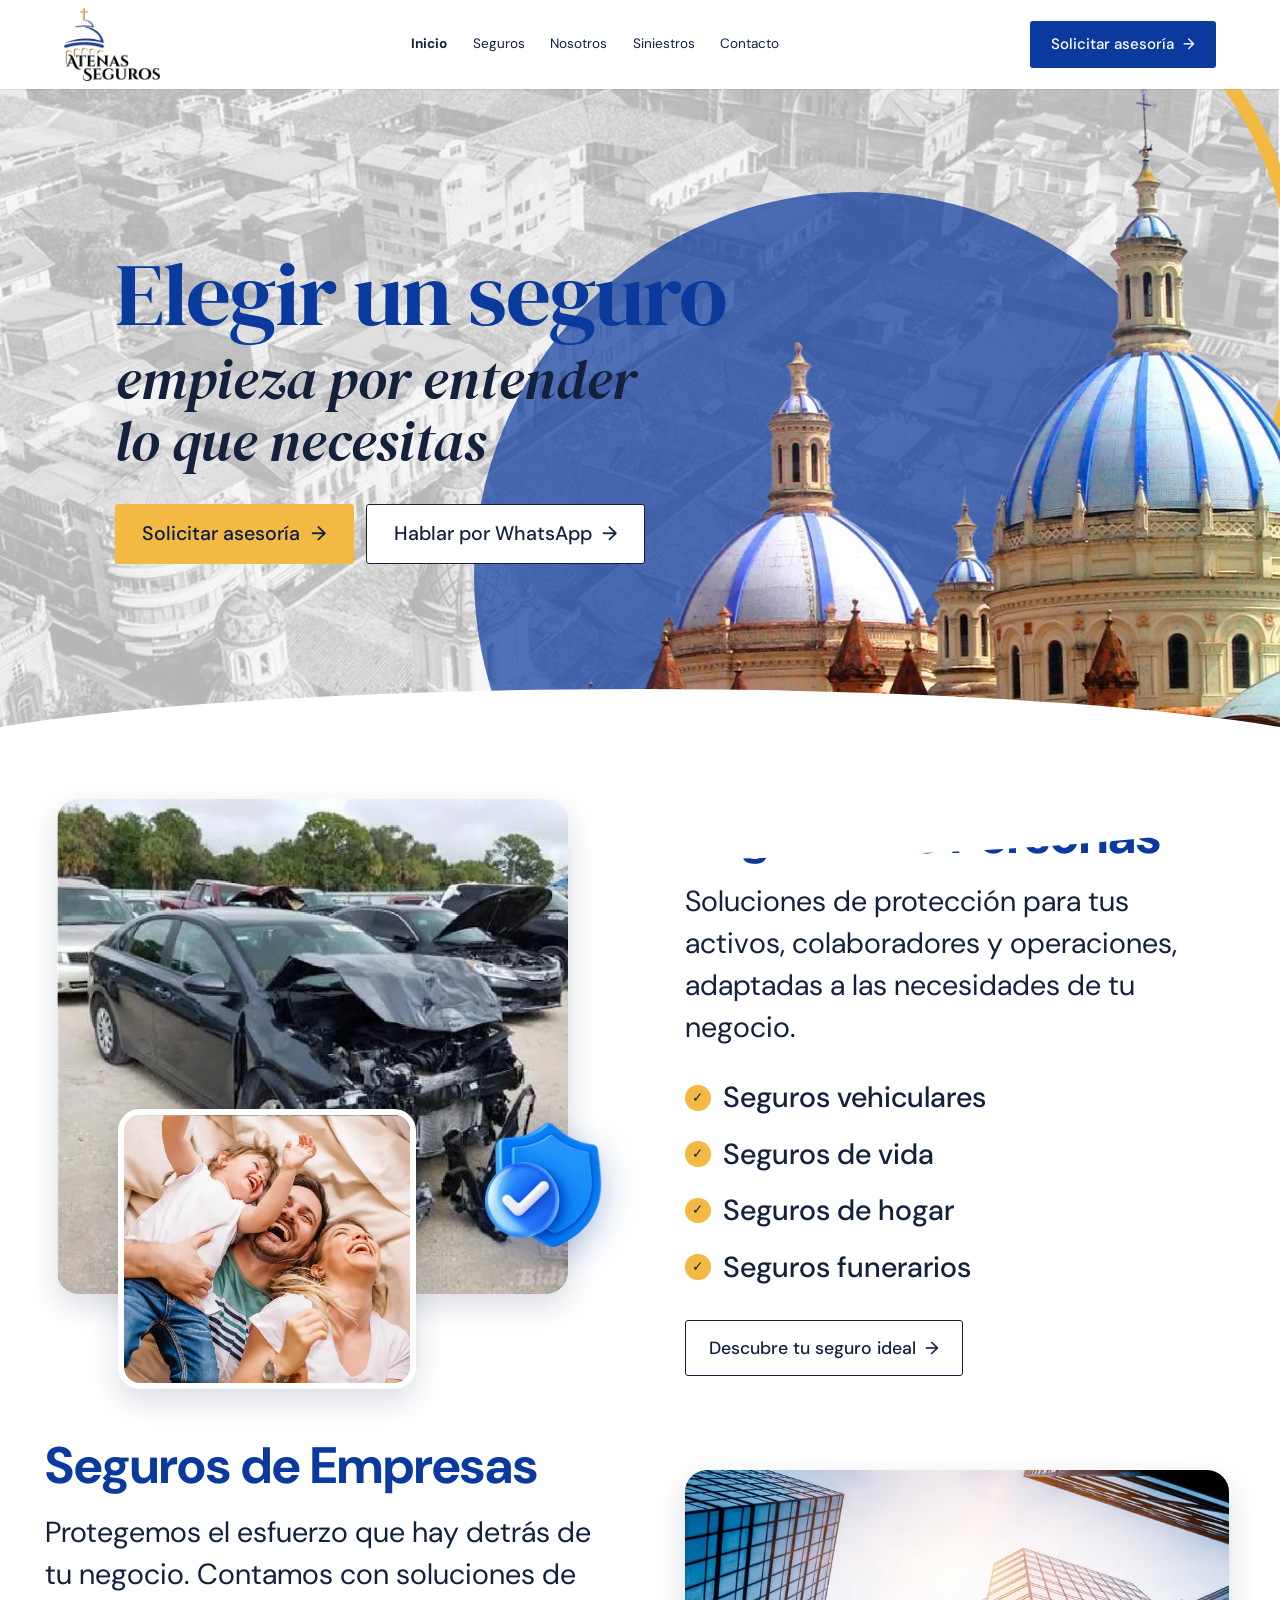
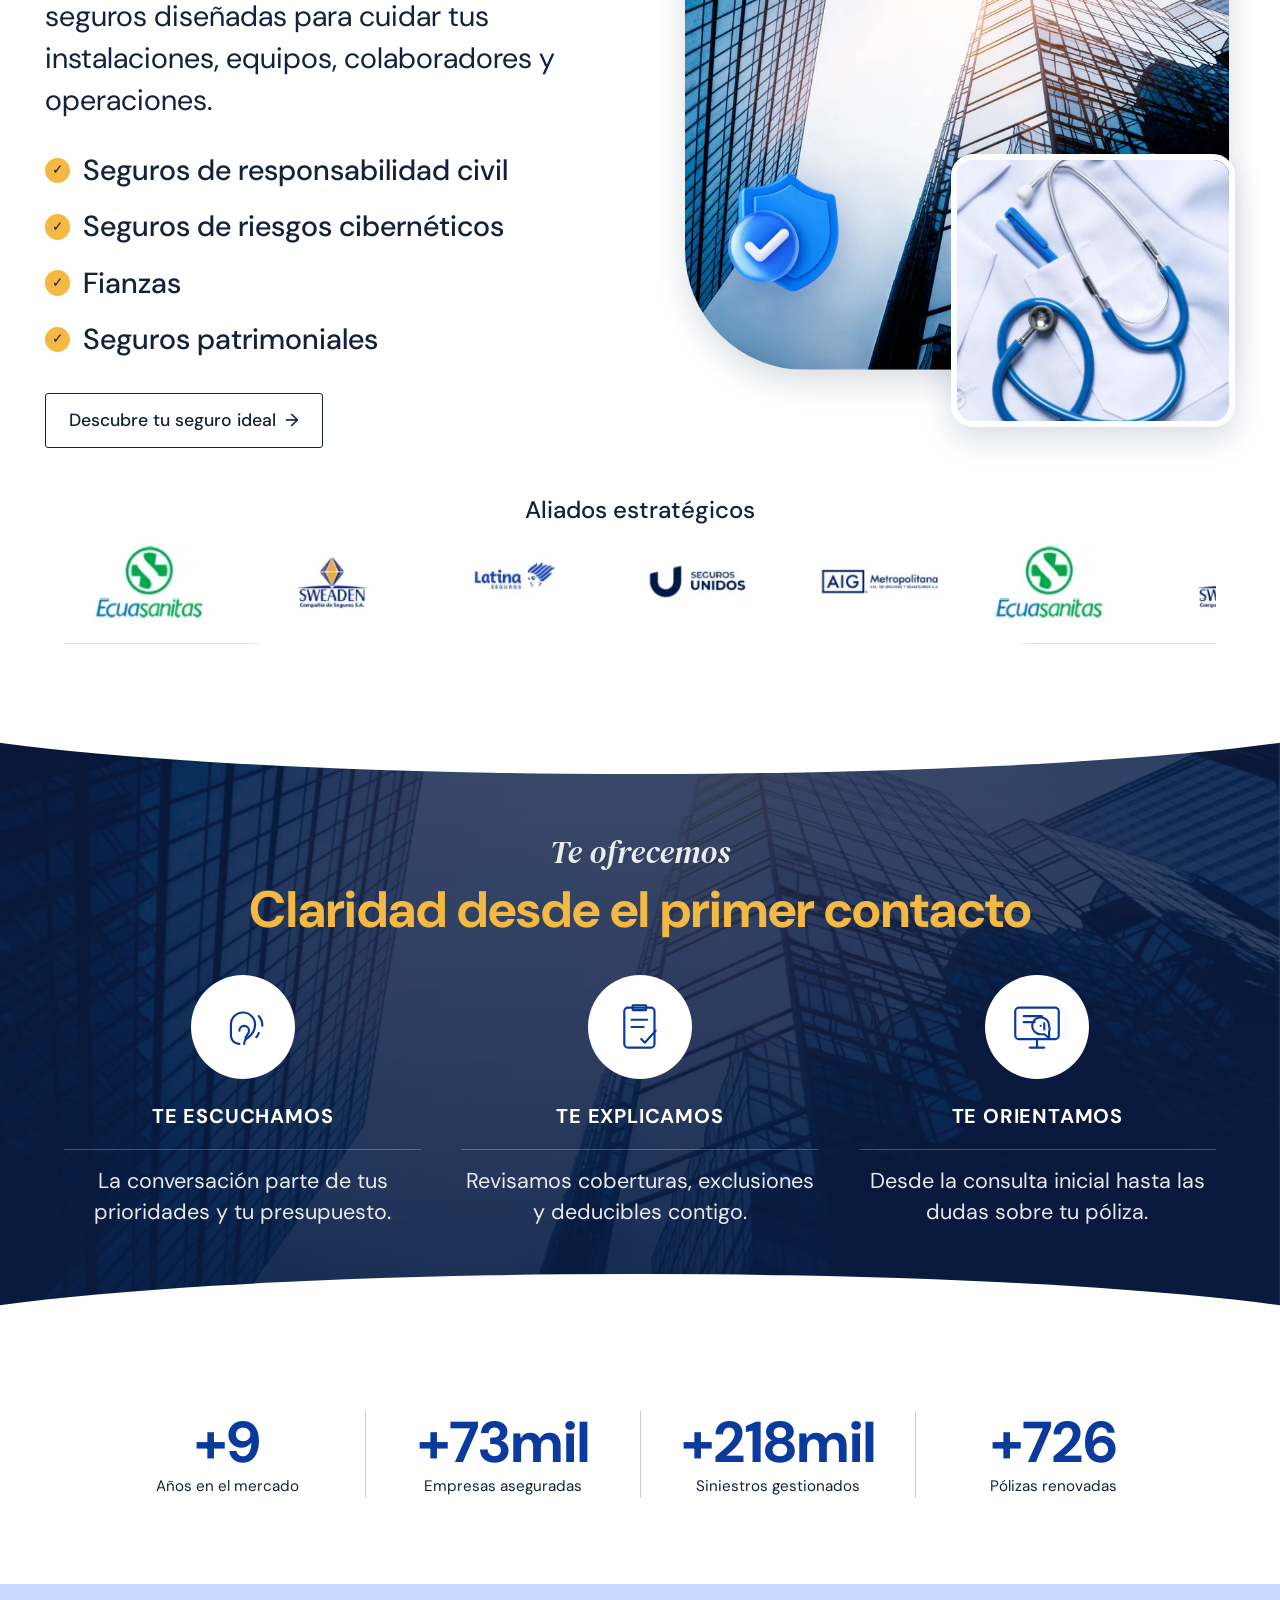
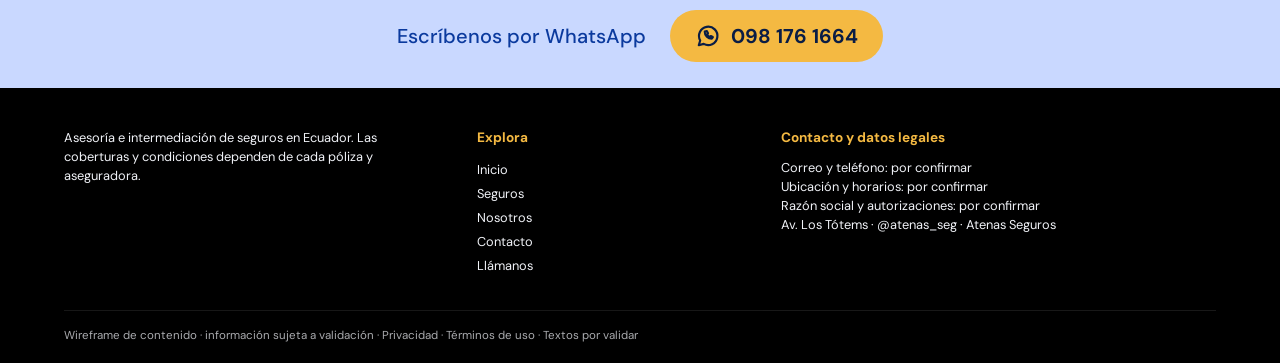
==== commit 8988c360: "corrección ruta de imagenes" ====
--- a/index.html
+++ b/index.html
@@ -22,7 +22,7 @@
     <header class="top">
       <a href="#inicio" class="logo"
         ><img
-          src="assets/img/logo.webp"
+          src="img/logo.webp"
           alt="Atenas Seguros"
           width="120"
           height="91"
@@ -57,7 +57,7 @@
         <div class="hero-art">
           <span class="disc"></span><span class="arc"></span
           ><img
-            src="assets/img/catedral.webp"
+            src="img/catedral.webp"
             alt="Catedral de la Inmaculada Concepción, Cuenca"
             width="1000"
             height="903"
@@ -69,19 +69,19 @@
         <div class="collage c1">
           <img
             class="p-auto"
-            src="assets/img/auto.webp"
+            src="img/auto.webp"
             alt="Vehículo siniestrado"
             loading="lazy"
           />
           <img
             class="shield"
-            src="assets/img/escudo.webp"
+            src="img/escudo.webp"
             alt=""
             loading="lazy"
           />
           <img
             class="p-fam"
-            src="assets/img/familia.webp"
+            src="img/familia.webp"
             alt="Familia feliz"
             loading="lazy"
           />
@@ -125,19 +125,19 @@
         <div class="collage c2">
           <img
             class="e-edif"
-            src="assets/img/edificio.webp"
+            src="img/edificio.webp"
             alt="Edificio corporativo"
             loading="lazy"
           />
           <img
             class="shield"
-            src="assets/img/escudo.webp"
+            src="img/escudo.webp"
             alt=""
             loading="lazy"
           />
           <img
             class="e-est"
-            src="assets/img/estetoscopio.webp"
+            src="img/estetoscopio.webp"
             alt="Estetoscopio"
             loading="lazy"
           />
@@ -149,12 +149,12 @@
         <div class="aliados-marquee">
           <div class="aliados-track">
             <img
-              src="assets/img/aliados.webp"
+              src="img/aliados.webp"
               alt="Ecuasanitas, Sweaden, Latina Seguros, Seguros Unidos, AIG Metropolitana"
               loading="lazy"
             />
             <img
-              src="assets/img/aliados.webp"
+              src="img/aliados.webp"
               alt=""
               aria-hidden="true"
               loading="lazy"
--- a/css/styles.css
+++ b/css/styles.css
@@ -3,7 +3,7 @@
 html{scroll-behavior:smooth;scroll-padding-top:90px}
 html{background:#fff;overflow-x:clip}
 body{position:relative;font-family:var(--sans);color:var(--ink);line-height:1.5;overflow-x:hidden;background:transparent}
-body::before{content:"";position:fixed;inset:0;z-index:-1;pointer-events:none;background:url(../assets/img/hero-ciudad.webp) center/cover no-repeat;filter:grayscale(1);opacity:.3}
+body::before{content:"";position:fixed;inset:0;z-index:-1;pointer-events:none;background:url(../img/hero-ciudad.webp) center/cover no-repeat;filter:grayscale(1);opacity:.3}
 img{max-width:100%;display:block}
 a{color:inherit;text-decoration:none}
 :focus-visible{outline:3px solid var(--gold);outline-offset:3px}
@@ -60,7 +60,7 @@
 .aliados-track img{flex:0 0 min(900px,80vw);width:min(900px,80vw);max-width:none;height:auto;border-bottom:1px solid #0002;padding-bottom:1rem}
 @keyframes aliados-marquee{to{transform:translateX(-50%)}}
 
-.oferta{position:relative;text-align:center;color:#fff;padding:6.5rem 5vw 6rem;background:linear-gradient(#0a1d45cc,#0a1d45e6),url(../assets/img/edificio.webp) center/cover}
+.oferta{position:relative;text-align:center;color:#fff;padding:6.5rem 5vw 6rem;background:linear-gradient(#0a1d45cc,#0a1d45e6),url(../img/edificio.webp) center/cover}
 .oferta::before,.oferta::after{content:"";position:absolute;left:-10%;right:-10%;height:140px;background:#fff;border-radius:50%}
 .oferta::before{top:-90px}.oferta::after{bottom:-90px}
 .serif-i{font-family:var(--serif);font-style:italic;font-size:2rem;opacity:.9}
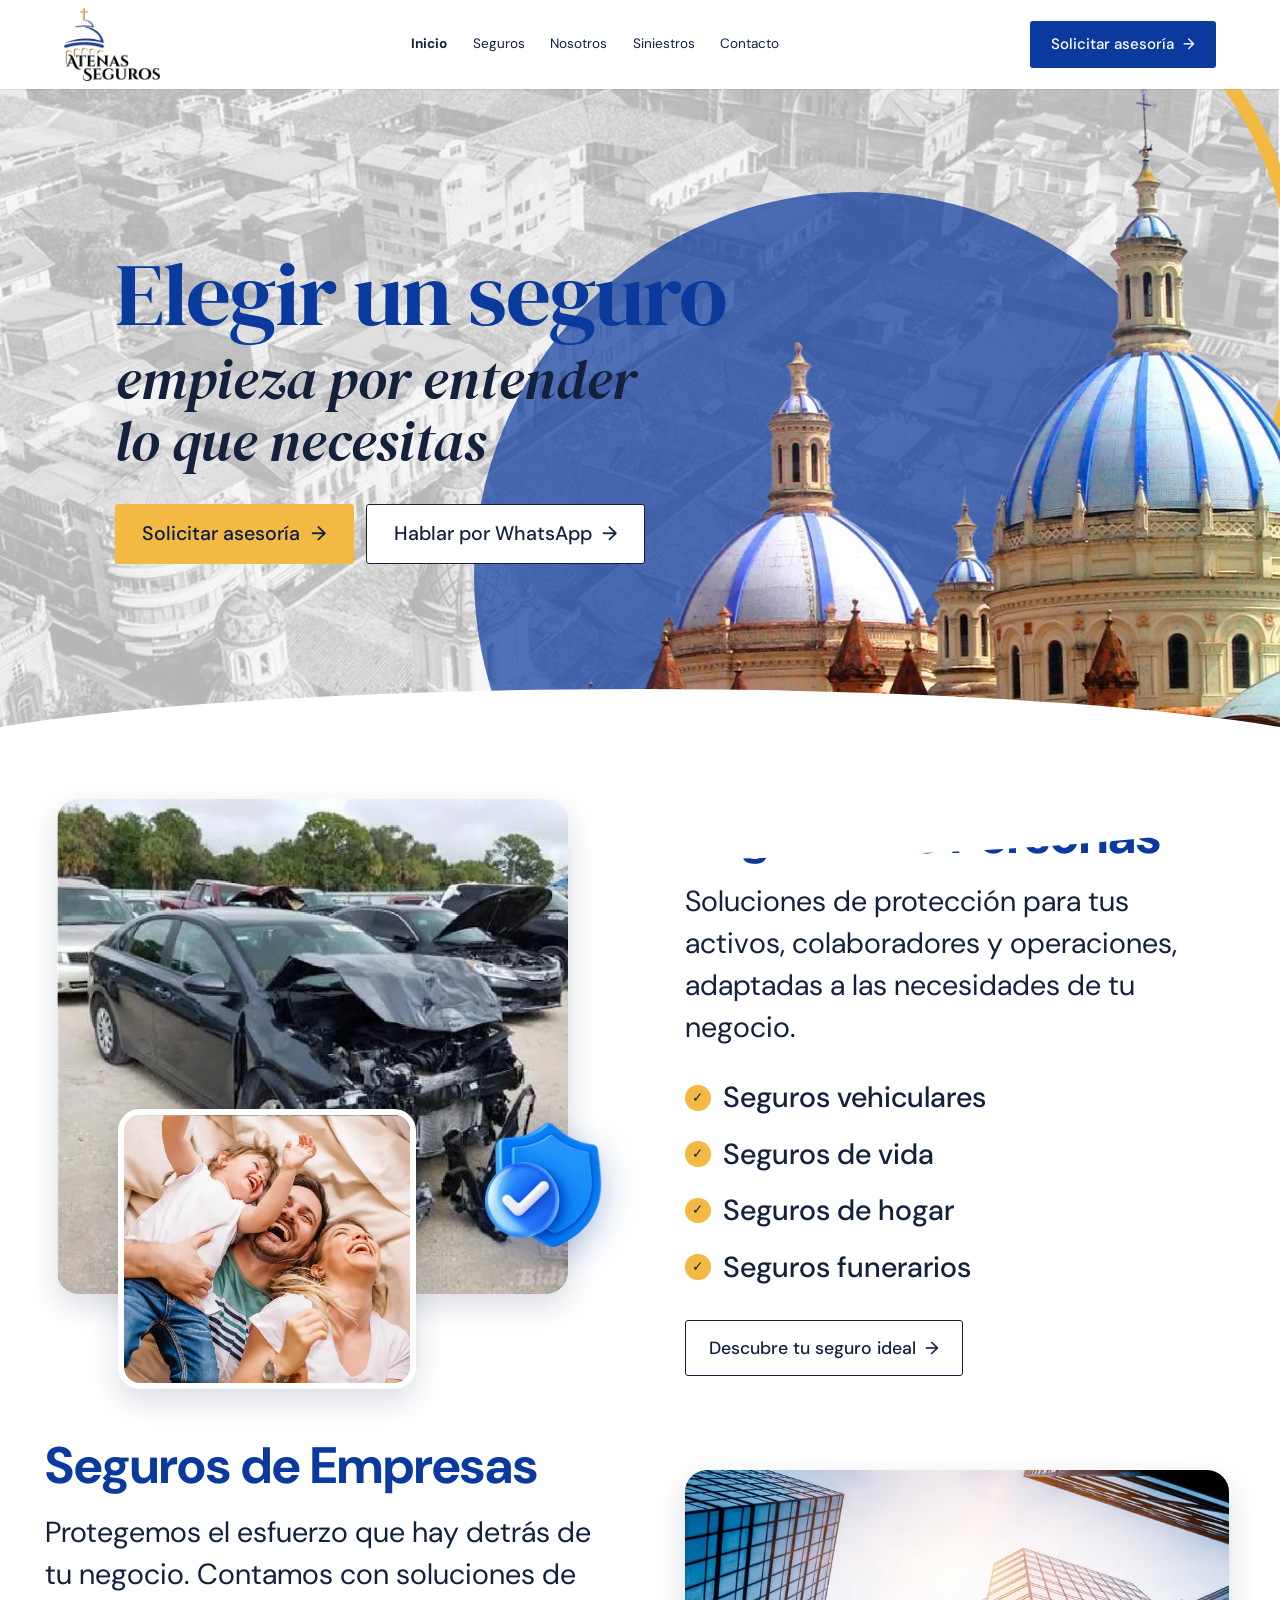
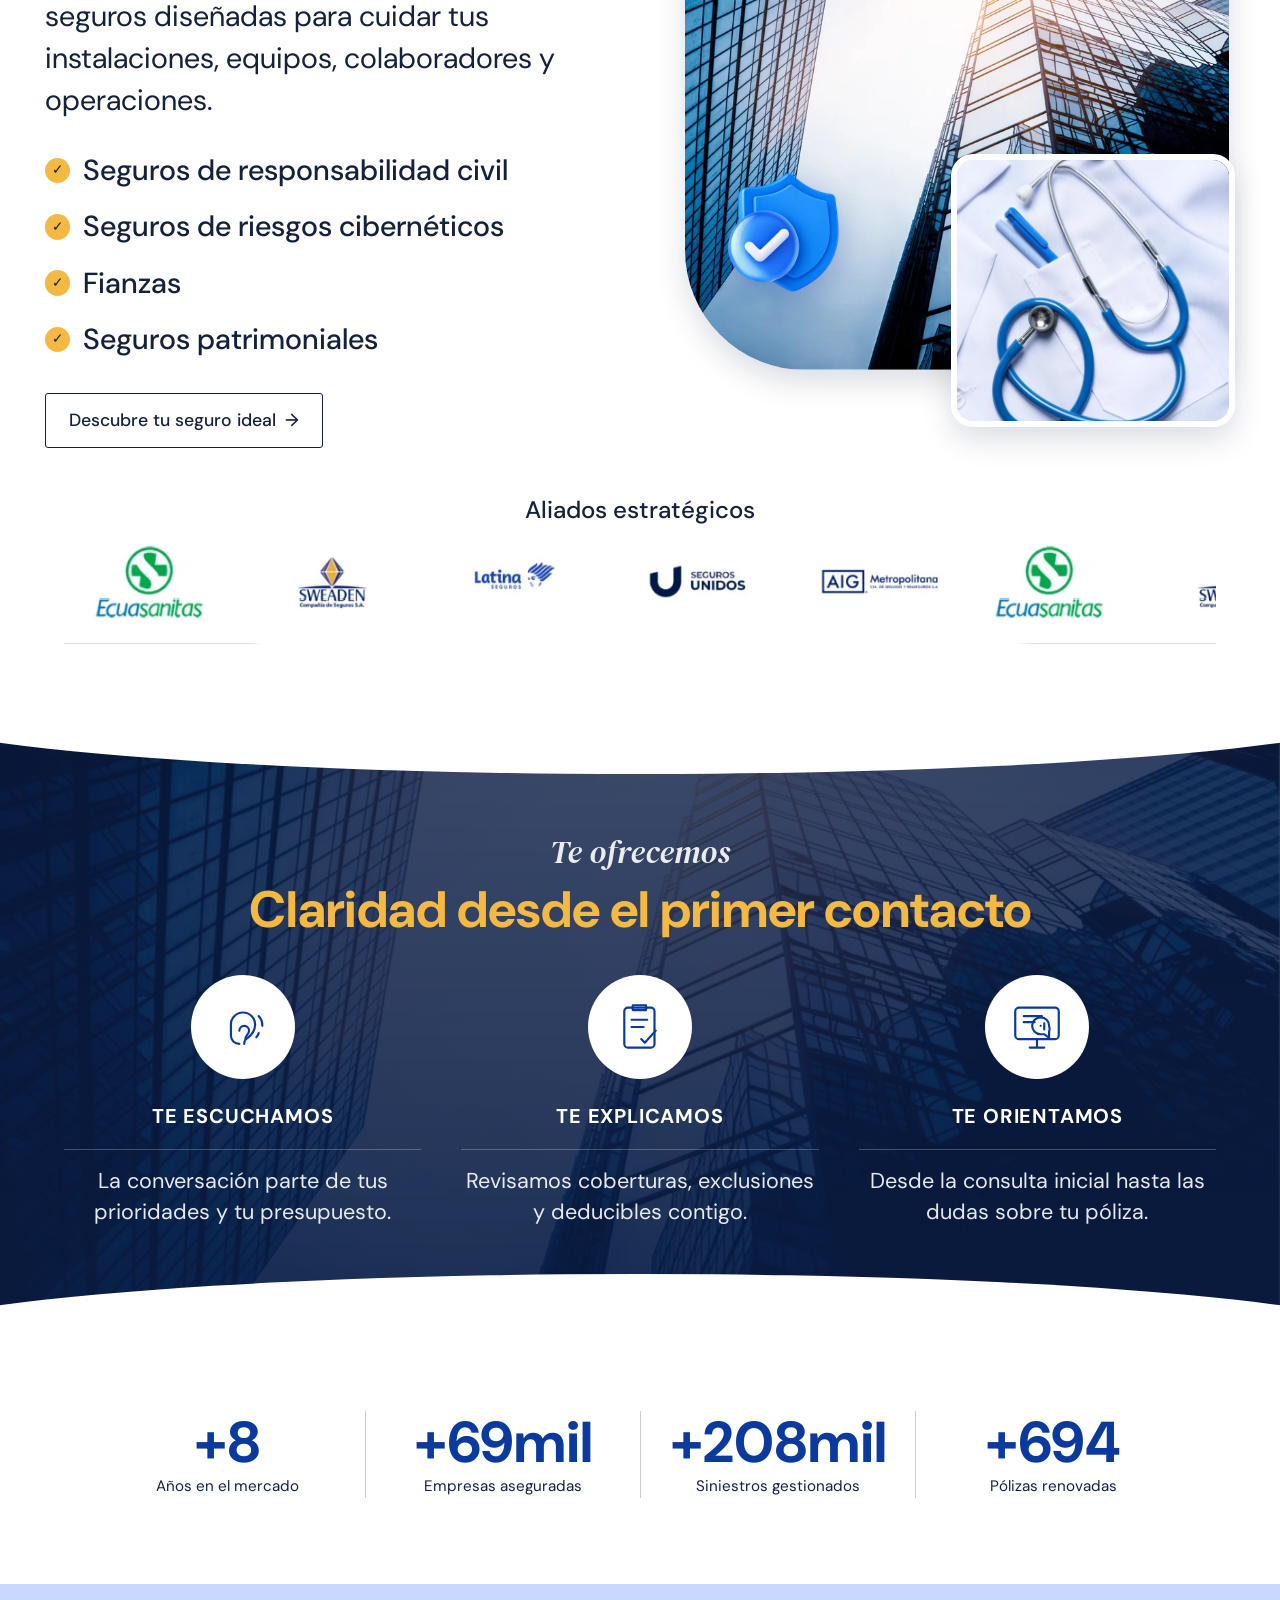
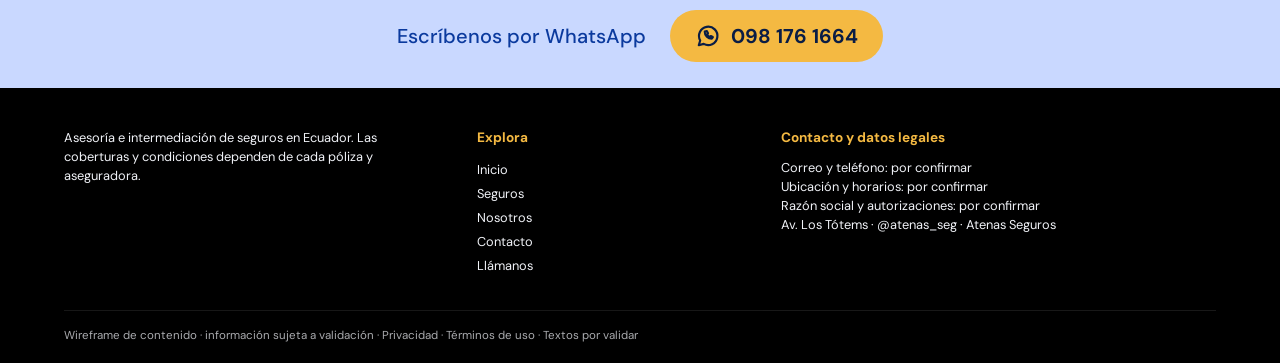
==== commit e00f7dc7: "corrección de lMAGENES" ====
--- a/index.html
+++ b/index.html
@@ -22,7 +22,7 @@
     <header class="top">
       <a href="#inicio" class="logo"
         ><img
-          src="img/logo.webp"
+          src="./img/logo.webp"
           alt="Atenas Seguros"
           width="120"
           height="91"
@@ -57,7 +57,7 @@
         <div class="hero-art">
           <span class="disc"></span><span class="arc"></span
           ><img
-            src="img/catedral.webp"
+            src="./img/catedral.webp"
             alt="Catedral de la Inmaculada Concepción, Cuenca"
             width="1000"
             height="903"
@@ -69,19 +69,19 @@
         <div class="collage c1">
           <img
             class="p-auto"
-            src="img/auto.webp"
+            src="./img/auto.webp"
             alt="Vehículo siniestrado"
             loading="lazy"
           />
           <img
             class="shield"
-            src="img/escudo.webp"
+            src="./img/escudo.webp"
             alt=""
             loading="lazy"
           />
           <img
             class="p-fam"
-            src="img/familia.webp"
+            src="./img/familia.webp"
             alt="Familia feliz"
             loading="lazy"
           />
@@ -125,19 +125,19 @@
         <div class="collage c2">
           <img
             class="e-edif"
-            src="img/edificio.webp"
+            src="./img/edificio.webp"
             alt="Edificio corporativo"
             loading="lazy"
           />
           <img
             class="shield"
-            src="img/escudo.webp"
+            src="./img/escudo.webp"
             alt=""
             loading="lazy"
           />
           <img
             class="e-est"
-            src="img/estetoscopio.webp"
+            src="./img/estetoscopio.webp"
             alt="Estetoscopio"
             loading="lazy"
           />
@@ -149,12 +149,12 @@
         <div class="aliados-marquee">
           <div class="aliados-track">
             <img
-              src="img/aliados.webp"
+              src="./img/aliados.webp"
               alt="Ecuasanitas, Sweaden, Latina Seguros, Seguros Unidos, AIG Metropolitana"
               loading="lazy"
             />
             <img
-              src="img/aliados.webp"
+              src="./img/aliados.webp"
               alt=""
               aria-hidden="true"
               loading="lazy"
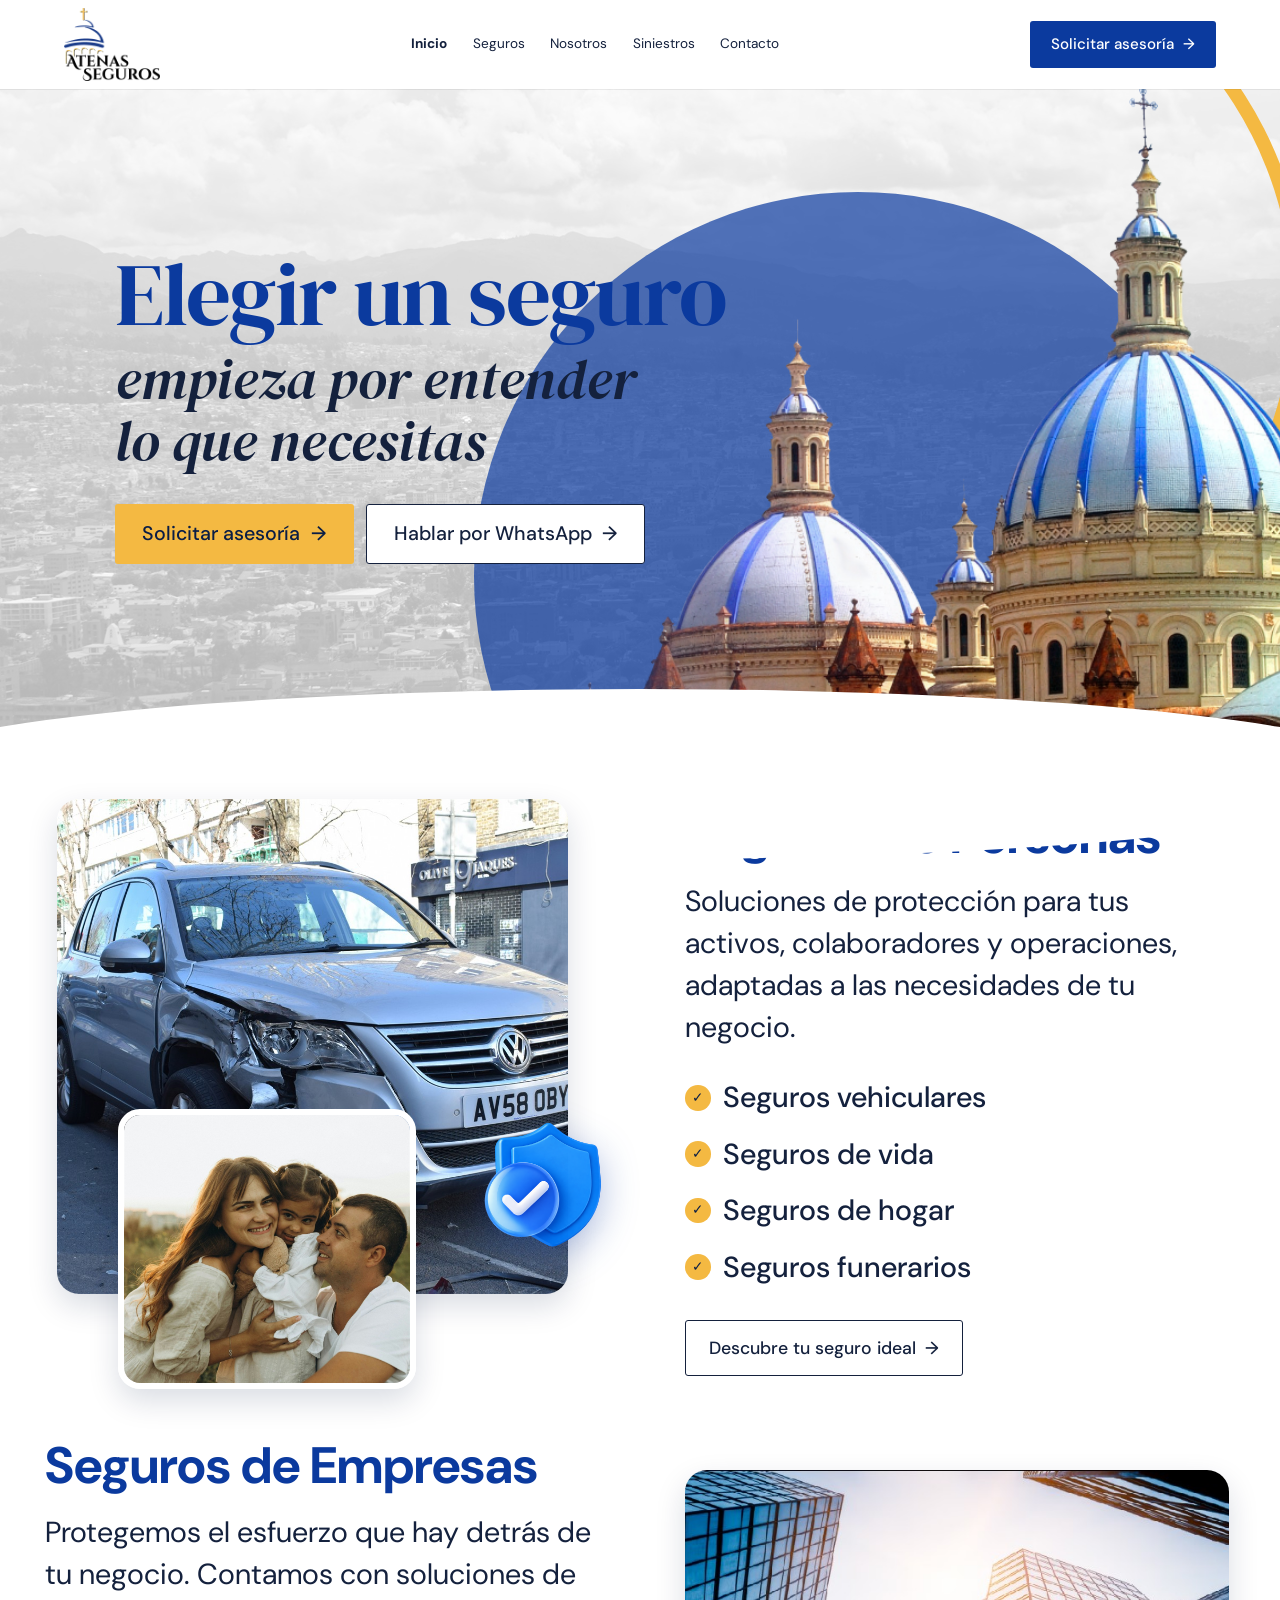
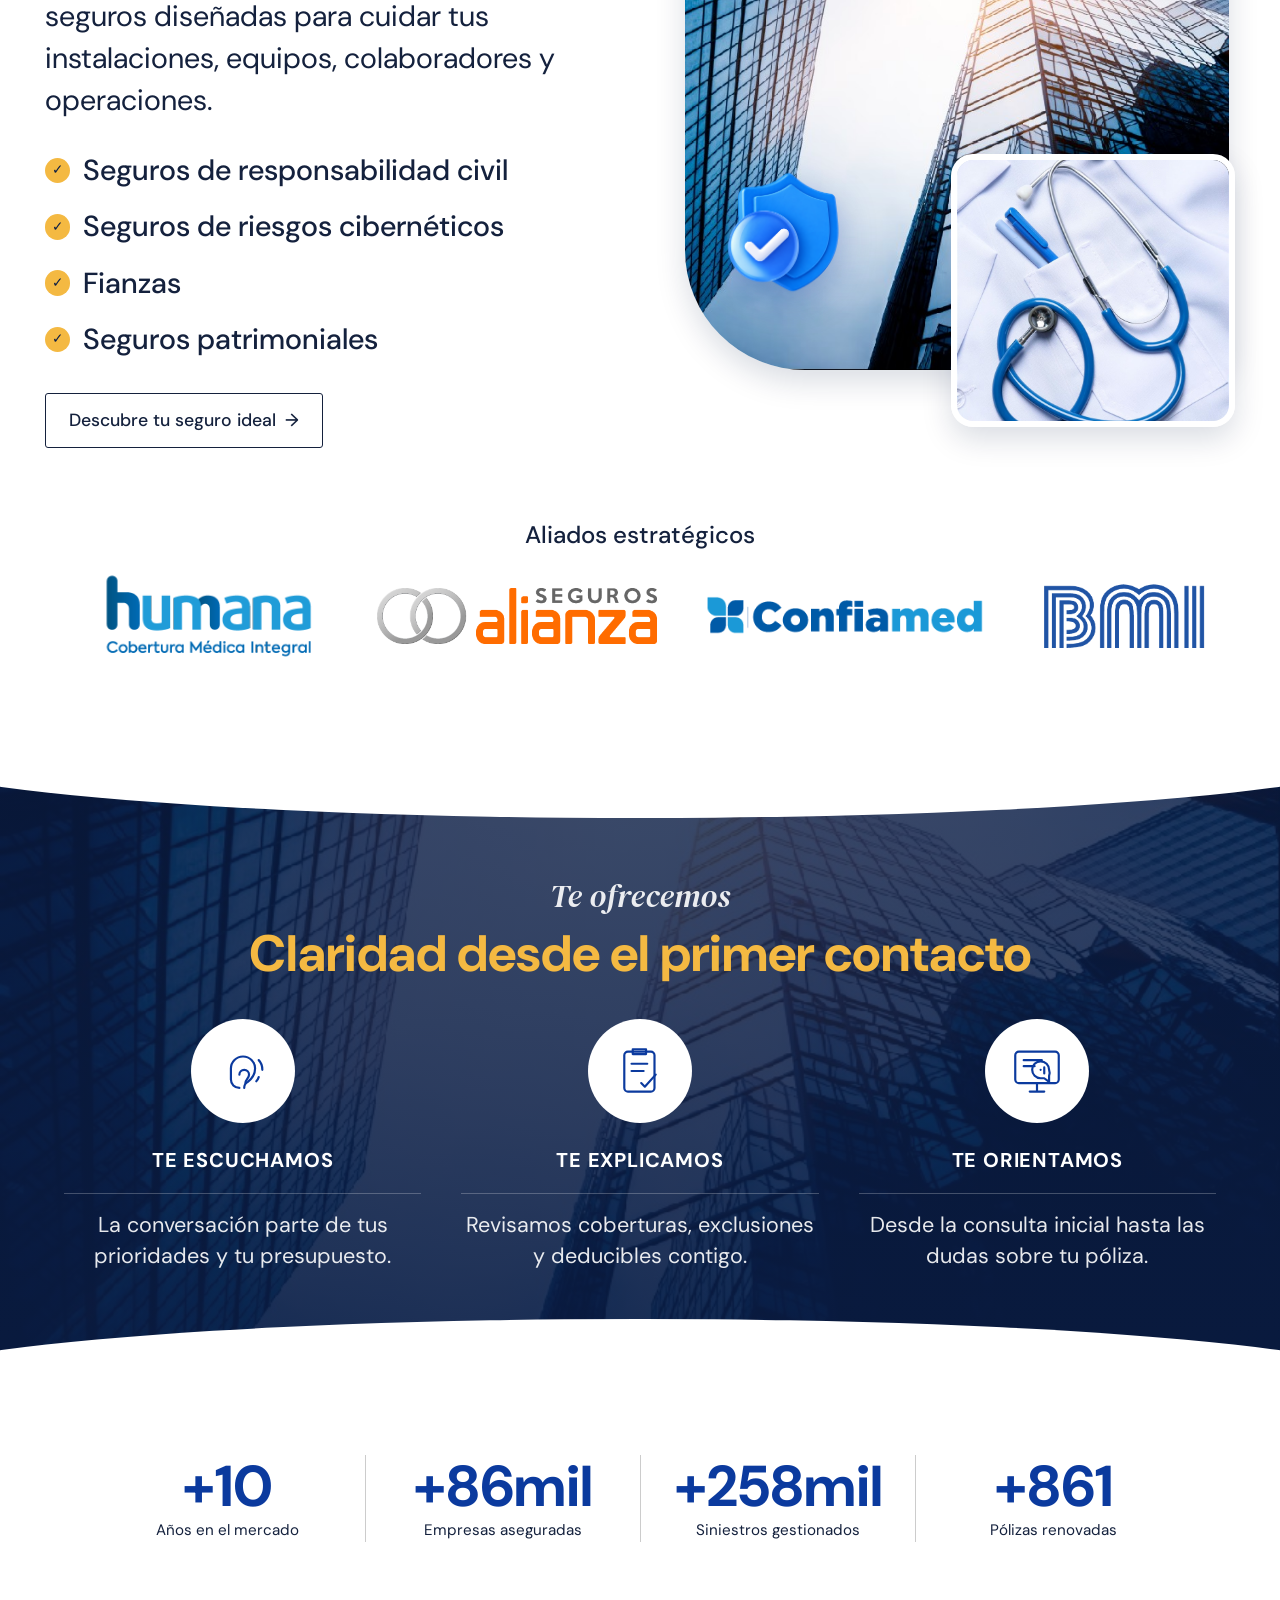
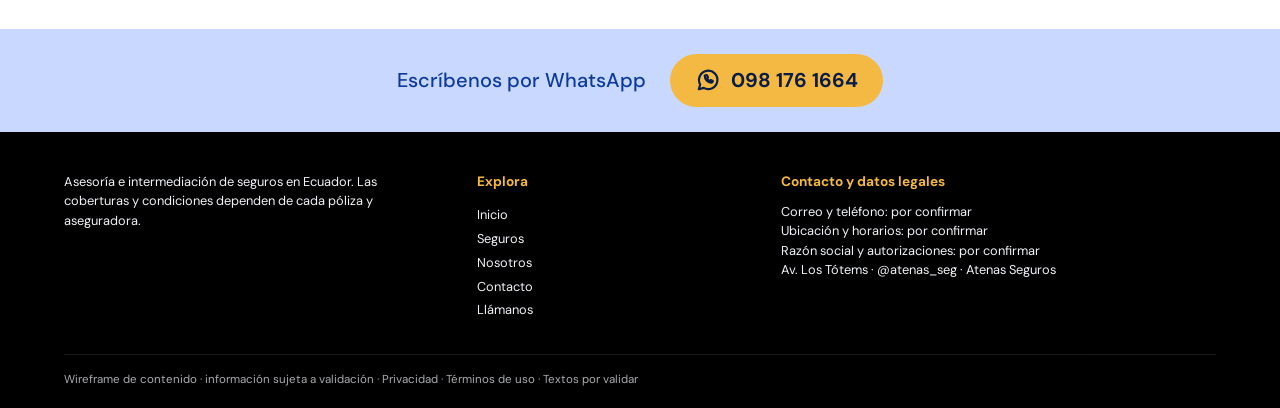
==== commit 60a718e8: "cambios de imagens  e incluye  logos ." ====
--- a/index.html
+++ b/index.html
@@ -57,10 +57,10 @@
         <div class="hero-art">
           <span class="disc"></span><span class="arc"></span
           ><img
-            src="./img/catedral.webp"
+            src="./img/catedral-hero.png"
             alt="Catedral de la Inmaculada Concepción, Cuenca"
-            width="1000"
-            height="903"
+            width="851"
+            height="768"
           />
         </div>
       </section>
@@ -69,19 +69,19 @@
         <div class="collage c1">
           <img
             class="p-auto"
-            src="./img/auto.webp"
-            alt="Vehículo siniestrado"
+            src="./img/auto-nuevo.jpg"
+            alt="Vehículo Volkswagen con daños en el frente"
             loading="lazy"
           />
           <img
             class="shield"
-            src="./img/escudo.webp"
+            src="./img/escudo-nuevo.png"
             alt=""
             loading="lazy"
           />
           <img
             class="p-fam"
-            src="./img/familia.webp"
+            src="./img/familia-nueva.jpg"
             alt="Familia feliz"
             loading="lazy"
           />
@@ -125,19 +125,19 @@
         <div class="collage c2">
           <img
             class="e-edif"
-            src="./img/edificio.webp"
-            alt="Edificio corporativo"
+            src="./img/edificio-nuevo.jpg"
+            alt="Edificios corporativos"
             loading="lazy"
           />
           <img
             class="shield"
-            src="./img/escudo.webp"
+            src="./img/escudo-nuevo.png"
             alt=""
             loading="lazy"
           />
           <img
             class="e-est"
-            src="./img/estetoscopio.webp"
+            src="./img/estetoscopio-nuevo.jpg"
             alt="Estetoscopio"
             loading="lazy"
           />
@@ -149,12 +149,133 @@
         <div class="aliados-marquee">
           <div class="aliados-track">
             <img
-              src="./img/aliados.webp"
-              alt="Ecuasanitas, Sweaden, Latina Seguros, Seguros Unidos, AIG Metropolitana"
-              loading="lazy"
-            />
-            <img
-              src="./img/aliados.webp"
+              src="./img/brand-humana.png"
+              alt="Humana"
+              loading="lazy"
+            />
+            <img
+              src="./img/brand-allianz.png"
+              alt="Allianz Seguros"
+              loading="lazy"
+            />
+            <img
+              src="./img/brand-confiamed.png"
+              alt="Confiamed"
+              loading="lazy"
+            />
+            <img
+              src="./img/brand-bmi.png"
+              alt="BMI"
+              loading="lazy"
+            />
+            <img
+              src="./img/brand-sweaden.png"
+              alt="Sweaden"
+              loading="lazy"
+            />
+            <img
+              src="./img/brand-hispana.png"
+              alt="Hispana Seguros y Reaseguros"
+              loading="lazy"
+            />
+            <img
+              src="./img/brand-atlanta.svg"
+              alt="Atlanta Seguros"
+              loading="lazy"
+            />
+            <img
+              src="./img/brand-ecuasanitas.svg"
+              alt="Ecuasanitas"
+              loading="lazy"
+            />
+            <img
+              src="./img/brand-generali.svg"
+              alt="Generali"
+              loading="lazy"
+            />
+            <img
+              src="./img/brand-mapfre.svg"
+              alt="Mapfre"
+              loading="lazy"
+            />
+            <img
+              src="./img/brand-vaz-seguros.svg"
+              alt="VAZ Seguros"
+              loading="lazy"
+            />
+            <img
+              src="./img/brand-vida-sana.svg"
+              alt="Vida Sana"
+              loading="lazy"
+            />
+            <img
+              src="./img/brand-humana.png"
+              alt=""
+              aria-hidden="true"
+              loading="lazy"
+            />
+            <img
+              src="./img/brand-allianz.png"
+              alt=""
+              aria-hidden="true"
+              loading="lazy"
+            />
+            <img
+              src="./img/brand-confiamed.png"
+              alt=""
+              aria-hidden="true"
+              loading="lazy"
+            />
+            <img
+              src="./img/brand-bmi.png"
+              alt=""
+              aria-hidden="true"
+              loading="lazy"
+            />
+            <img
+              src="./img/brand-sweaden.png"
+              alt=""
+              aria-hidden="true"
+              loading="lazy"
+            />
+            <img
+              src="./img/brand-hispana.png"
+              alt=""
+              aria-hidden="true"
+              loading="lazy"
+            />
+            <img
+              src="./img/brand-atlanta.svg"
+              alt=""
+              aria-hidden="true"
+              loading="lazy"
+            />
+            <img
+              src="./img/brand-ecuasanitas.svg"
+              alt=""
+              aria-hidden="true"
+              loading="lazy"
+            />
+            <img
+              src="./img/brand-generali.svg"
+              alt=""
+              aria-hidden="true"
+              loading="lazy"
+            />
+            <img
+              src="./img/brand-mapfre.svg"
+              alt=""
+              aria-hidden="true"
+              loading="lazy"
+            />
+            <img
+              src="./img/brand-vaz-seguros.svg"
+              alt=""
+              aria-hidden="true"
+              loading="lazy"
+            />
+            <img
+              src="./img/brand-vida-sana.svg"
               alt=""
               aria-hidden="true"
               loading="lazy"
--- a/css/styles.css
+++ b/css/styles.css
@@ -3,7 +3,7 @@
 html{scroll-behavior:smooth;scroll-padding-top:90px}
 html{background:#fff;overflow-x:clip}
 body{position:relative;font-family:var(--sans);color:var(--ink);line-height:1.5;overflow-x:hidden;background:transparent}
-body::before{content:"";position:fixed;inset:0;z-index:-1;pointer-events:none;background:url(../img/hero-ciudad.webp) center/cover no-repeat;filter:grayscale(1);opacity:.3}
+body::before{content:"";position:fixed;inset:0;z-index:-1;pointer-events:none;background:url(../img/hero-ciudad.jpg) center/cover no-repeat;filter:grayscale(1);opacity:.3}
 img{max-width:100%;display:block}
 a{color:inherit;text-decoration:none}
 :focus-visible{outline:3px solid var(--gold);outline-offset:3px}
@@ -52,15 +52,15 @@
 .e-est{right:0;bottom:0;width:49%;height:48%;border-radius:22px;border:6px solid #fff}
 .c2 .shield{left:7%;top:53%;width:29%}
 
-.aliados{text-align:center;padding:1.5rem 5vw 5rem;background:rgba(255,255,255,.88);overflow:hidden}
+.aliados{display:flex;flex-direction:column;justify-content:center;min-height:18.5rem;text-align:center;padding:1.5rem 5vw 5rem;background:rgba(255,255,255,.88);overflow:hidden}
 .aliados h2{color:var(--ink);font-family:var(--sans);font-weight:500;font-size:1.5rem;margin-bottom:1.2rem}
 .aliados-marquee{width:100%;overflow:hidden}
-.aliados-track{display:flex;width:max-content;animation:aliados-marquee 30s linear infinite}
+.aliados-track{display:flex;width:max-content;animation:aliados-marquee 58s linear infinite}
 .aliados-track:hover{animation-play-state:paused}
-.aliados-track img{flex:0 0 min(900px,80vw);width:min(900px,80vw);max-width:none;height:auto;border-bottom:1px solid #0002;padding-bottom:1rem}
+.aliados-track img{flex:0 0 auto;width:auto;max-width:min(280px,70vw);height:96px;object-fit:contain;margin-inline:1.5rem}
 @keyframes aliados-marquee{to{transform:translateX(-50%)}}
 
-.oferta{position:relative;text-align:center;color:#fff;padding:6.5rem 5vw 6rem;background:linear-gradient(#0a1d45cc,#0a1d45e6),url(../img/edificio.webp) center/cover}
+.oferta{position:relative;text-align:center;color:#fff;padding:6.5rem 5vw 6rem;background:linear-gradient(#0a1d45cc,#0a1d45e6),url(../img/edificio-nuevo.jpg) center/cover}
 .oferta::before,.oferta::after{content:"";position:absolute;left:-10%;right:-10%;height:140px;background:#fff;border-radius:50%}
 .oferta::before{top:-90px}.oferta::after{bottom:-90px}
 .serif-i{font-family:var(--serif);font-style:italic;font-size:2rem;opacity:.9}
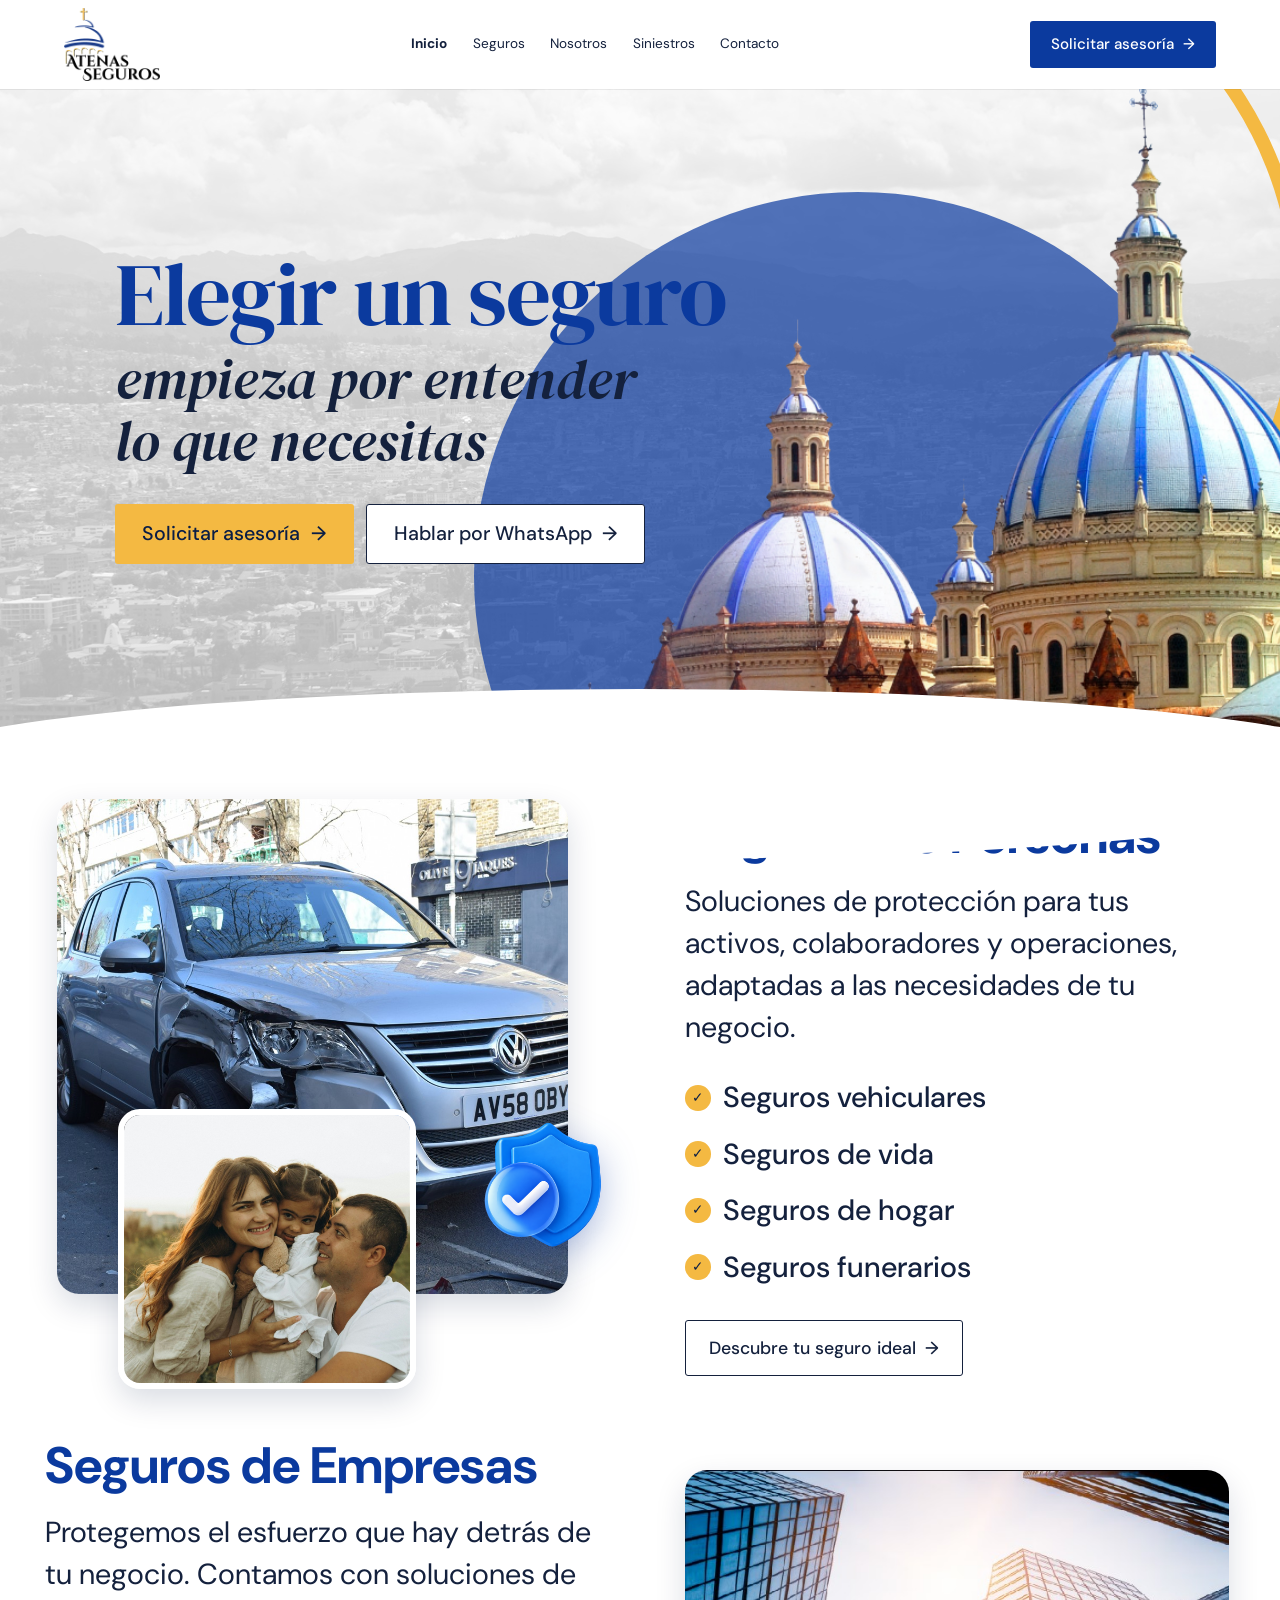
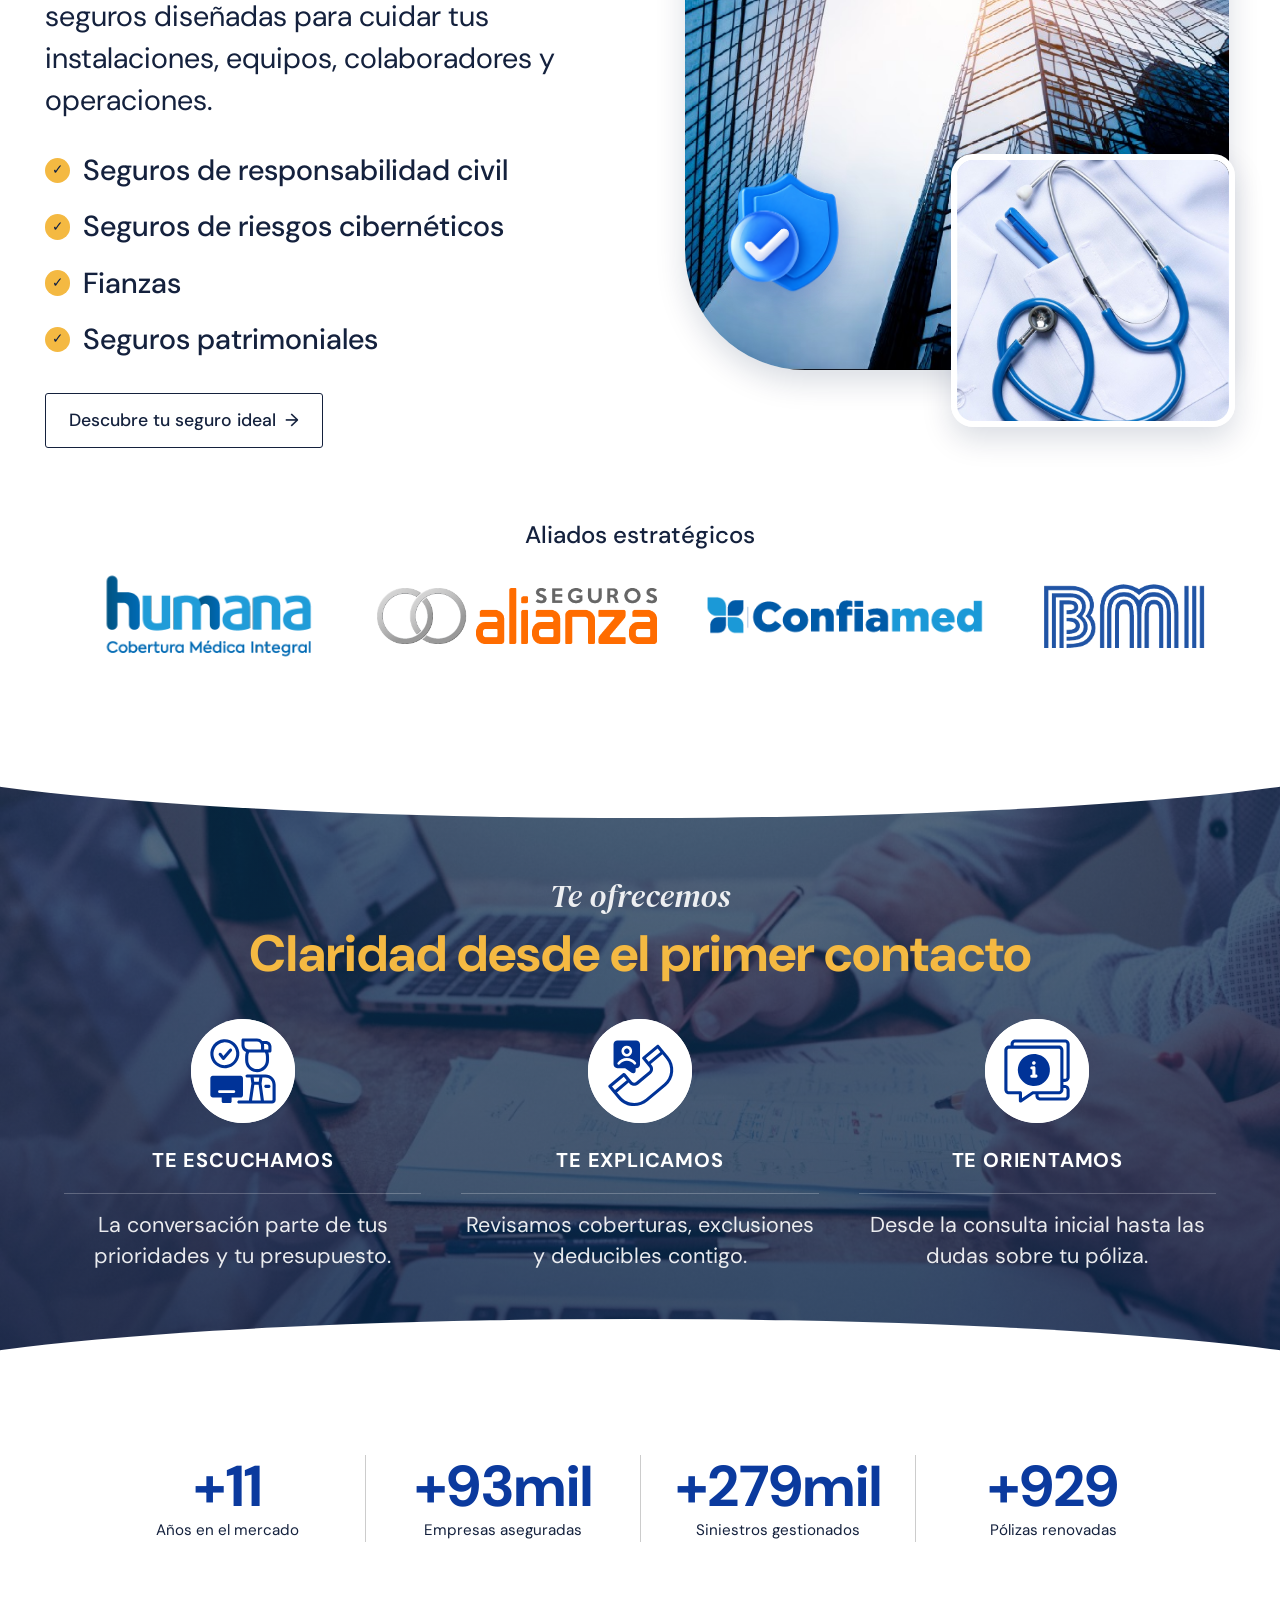
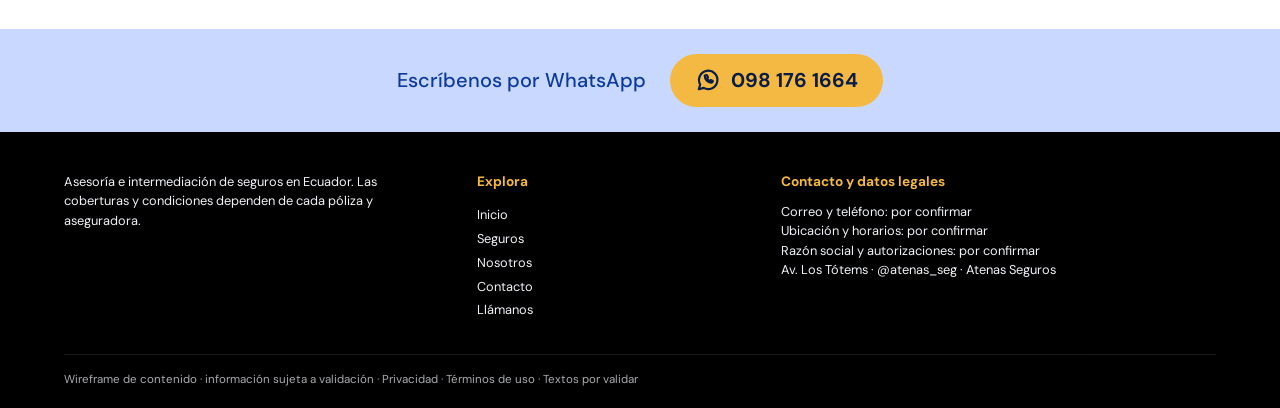
==== commit df538d54: "IMAGENES   CAMBIOS  E ICONOS" ====
--- a/index.html
+++ b/index.html
@@ -290,34 +290,22 @@
         <div class="cols">
           <article>
             <span class="offer-icon"
-              ><svg viewBox="0 0 48 48" aria-hidden="true">
-                <path
-                  d="M21 38c-4 0-7-3-7-7v-9a10 10 0 0 1 20 0c0 5-2 8-6 11-2 1-3 2-3 5"
-                />
-                <path d="M21 27a4 4 0 0 1 8 0c0 3-3 4-3 7" />
-                <path d="M37 15c2 2 3 5 3 8M37 29c-.5 1.5-1 2.5-2 3.5" /></svg
-            ></span>
+              ><img src="./img/icon-escucha.svg" alt="" aria-hidden="true"
+            /></span>
             <h3>Te escuchamos</h3>
             <p>La conversación parte de tus prioridades y tu presupuesto.</p>
           </article>
           <article>
             <span class="offer-icon"
-              ><svg viewBox="0 0 48 48" aria-hidden="true">
-                <rect x="11" y="8" width="25" height="33" rx="3" />
-                <path d="M18 8V6h11v4H18ZM17 18h13M17 24h10" />
-                <path d="m25 34 3 3 9-10" /></svg
-            ></span>
+              ><img src="./img/icon-explica.svg" alt="" aria-hidden="true"
+            /></span>
             <h3>Te explicamos</h3>
             <p>Revisamos coberturas, exclusiones y deducibles contigo.</p>
           </article>
           <article>
             <span class="offer-icon"
-              ><svg viewBox="0 0 48 48" aria-hidden="true">
-                <rect x="6" y="8" width="36" height="26" rx="3" />
-                <path d="M18 41h12M24 34v7M13 15h15M13 20h9" />
-                <path d="M34 23a7 7 0 1 0-7 7h3l4 3v-5a7 7 0 0 0 0-5Z" />
-                <path d="M27 23h.01M30 21v5" /></svg
-            ></span>
+              ><img src="./img/icon-orienta.svg" alt="" aria-hidden="true"
+            /></span>
             <h3>Te orientamos</h3>
             <p>Desde la consulta inicial hasta las dudas sobre tu póliza.</p>
           </article>
--- a/css/styles.css
+++ b/css/styles.css
@@ -60,14 +60,14 @@
 .aliados-track img{flex:0 0 auto;width:auto;max-width:min(280px,70vw);height:96px;object-fit:contain;margin-inline:1.5rem}
 @keyframes aliados-marquee{to{transform:translateX(-50%)}}
 
-.oferta{position:relative;text-align:center;color:#fff;padding:6.5rem 5vw 6rem;background:linear-gradient(#0a1d45cc,#0a1d45e6),url(../img/edificio-nuevo.jpg) center/cover}
+.oferta{position:relative;text-align:center;color:#fff;padding:6.5rem 5vw 6rem;background:linear-gradient(#0a1d45a6,#0a1d45c7),url(../img/nosotros-fondo.jpg) center/cover}
 .oferta::before,.oferta::after{content:"";position:absolute;left:-10%;right:-10%;height:140px;background:#fff;border-radius:50%}
 .oferta::before{top:-90px}.oferta::after{bottom:-90px}
 .serif-i{font-family:var(--serif);font-style:italic;font-size:2rem;opacity:.9}
 .oferta h2{font-family:var(--sans);font-weight:700;color:var(--gold);font-size:clamp(2.2rem,4vw,3.25rem);margin:.3rem 0 2.2rem}
 .cols{display:grid;grid-template-columns:repeat(3,minmax(0,1fr));gap:2.5rem;max-width:1320px;width:100%;margin:auto}
 .offer-icon{display:grid;place-items:center;width:104px;height:104px;margin:0 auto 1.4rem;border-radius:50%;background:#fff}
-.offer-icon svg{width:58px;height:58px;fill:none;stroke:var(--blue);stroke-width:1.8;stroke-linecap:round;stroke-linejoin:round}
+.offer-icon img{width:100%;height:100%;object-fit:contain}
 .cols h3{font-size:1.25rem;letter-spacing:.04em;text-transform:uppercase;margin-bottom:1.1rem}
 .cols p{border-top:1px solid #fff4;padding-top:1rem;font-size:1.35rem;line-height:1.45;opacity:.9}
 
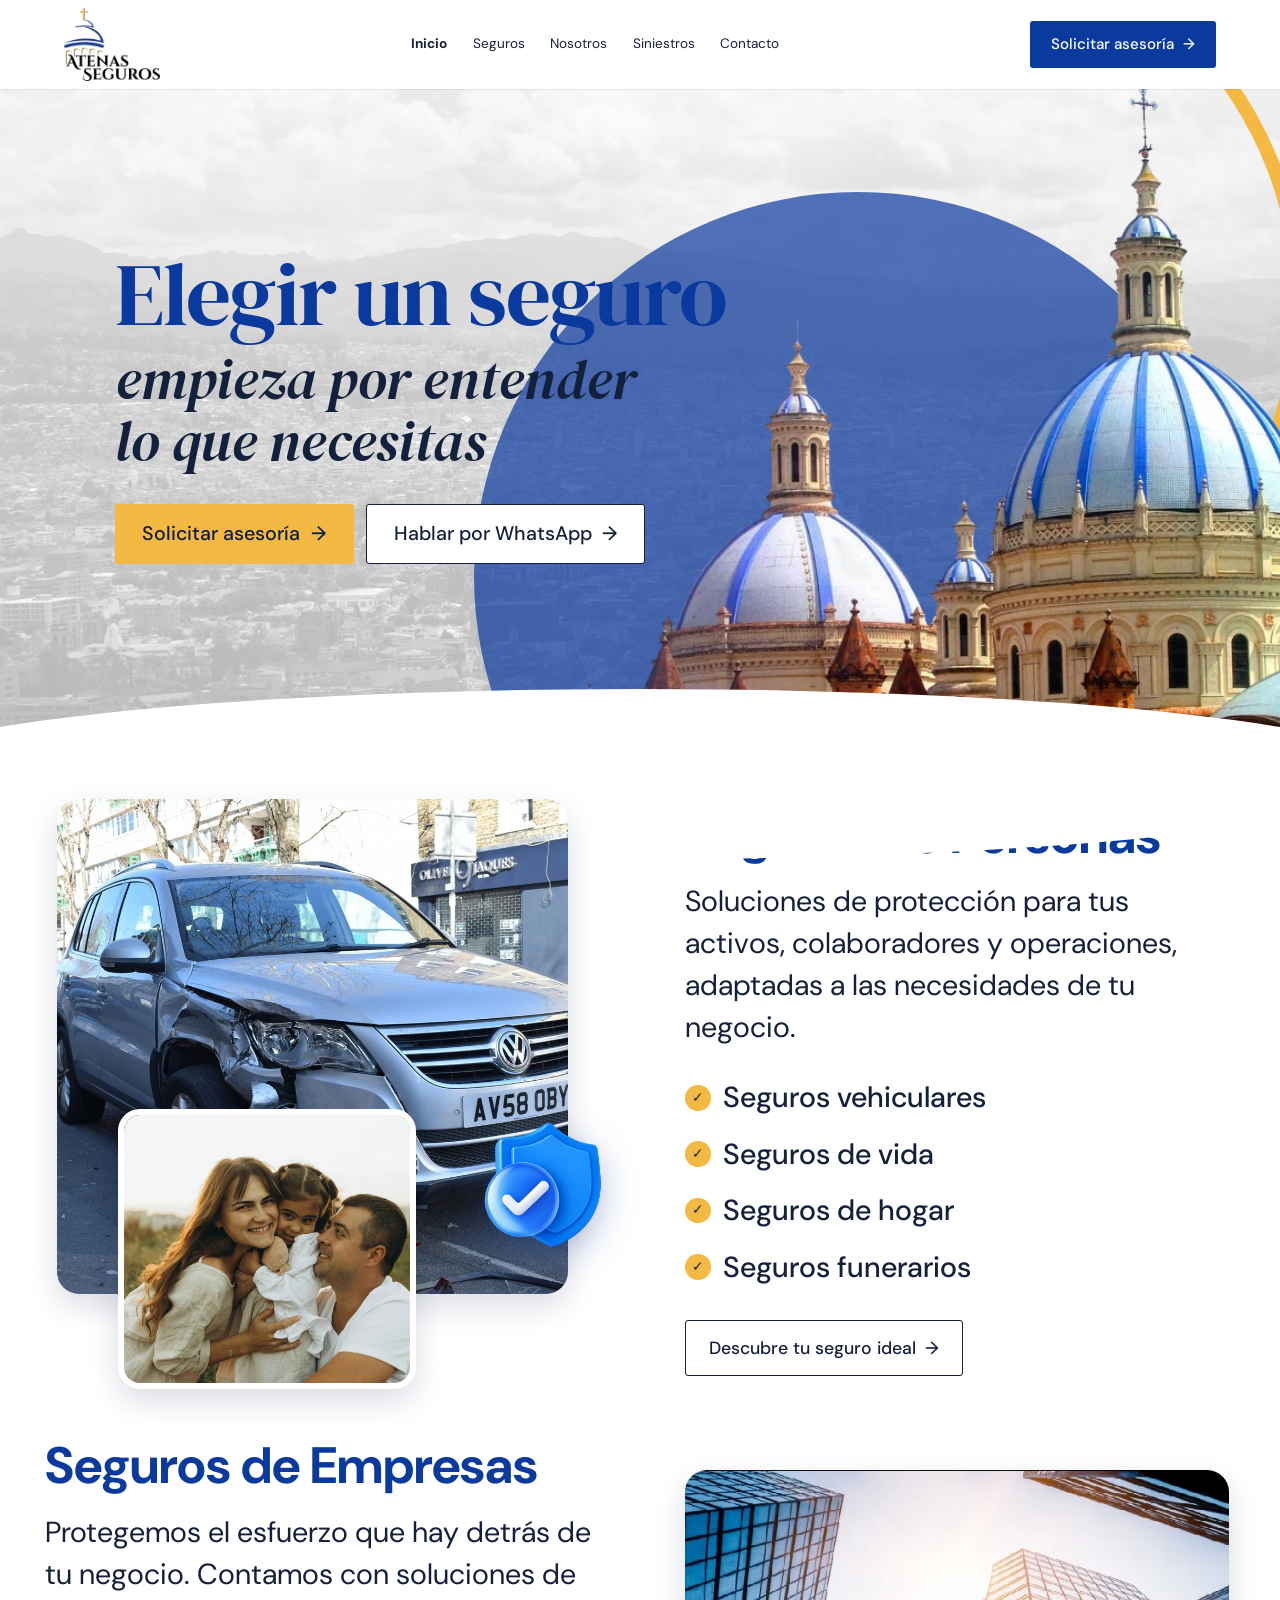
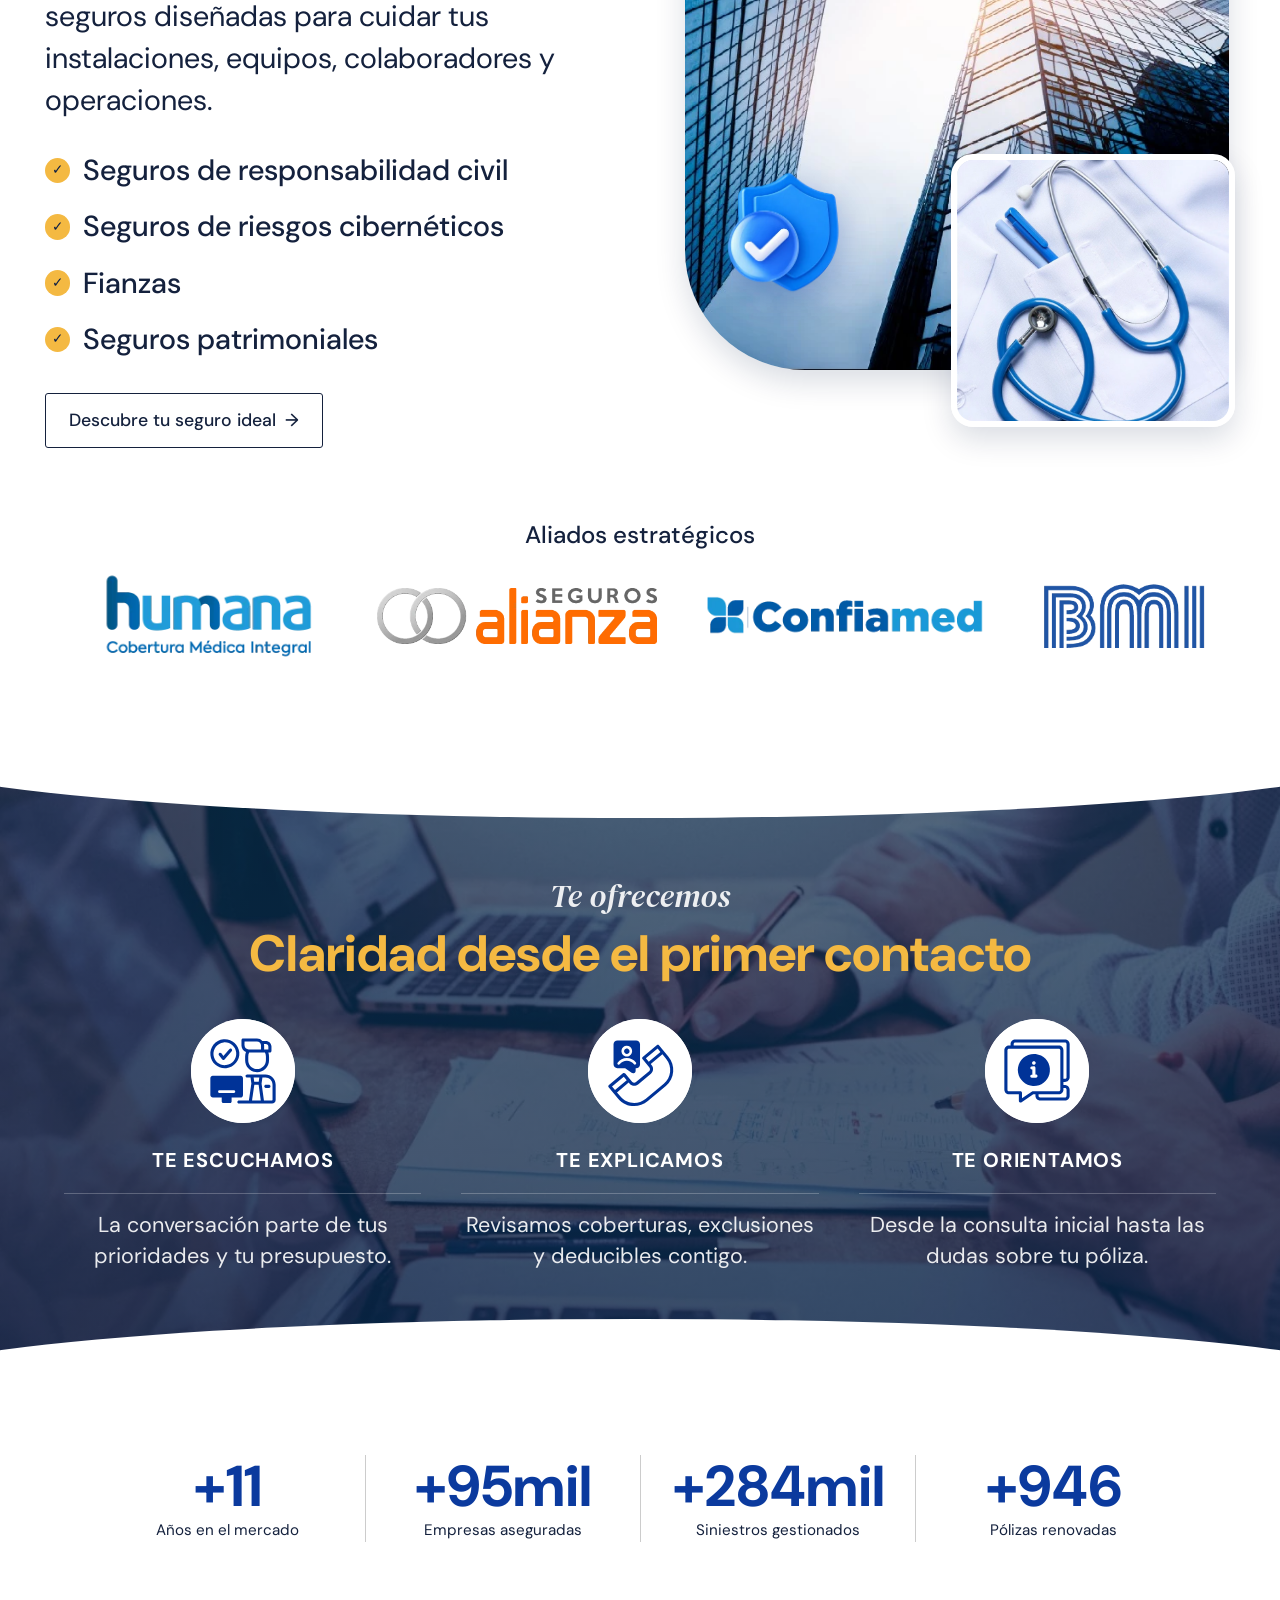
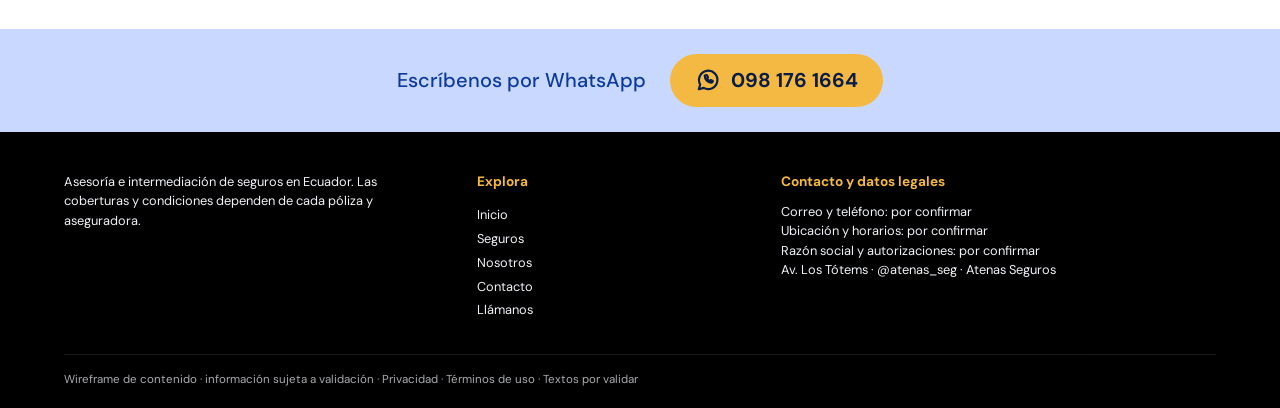
==== commit aefdb8d1: "CAMBIOS fINALES" ====
--- a/index.html
+++ b/index.html
@@ -22,7 +22,7 @@
     <header class="top">
       <a href="#inicio" class="logo"
         ><img
-          src="./img/logo.webp"
+          src="./img/00-marca/logo.webp"
           alt="Atenas Seguros"
           width="120"
           height="91"
@@ -57,7 +57,7 @@
         <div class="hero-art">
           <span class="disc"></span><span class="arc"></span
           ><img
-            src="./img/catedral-hero.png"
+            src="./img/01-inicio/catedral-hero.webp"
             alt="Catedral de la Inmaculada Concepción, Cuenca"
             width="851"
             height="768"
@@ -69,19 +69,19 @@
         <div class="collage c1">
           <img
             class="p-auto"
-            src="./img/auto-nuevo.jpg"
+            src="./img/02-personas/auto.webp"
             alt="Vehículo Volkswagen con daños en el frente"
             loading="lazy"
           />
           <img
             class="shield"
-            src="./img/escudo-nuevo.png"
+            src="./img/00-recursos/escudo.webp"
             alt=""
             loading="lazy"
           />
           <img
             class="p-fam"
-            src="./img/familia-nueva.jpg"
+            src="./img/02-personas/familia.webp"
             alt="Familia feliz"
             loading="lazy"
           />
@@ -125,19 +125,19 @@
         <div class="collage c2">
           <img
             class="e-edif"
-            src="./img/edificio-nuevo.jpg"
+            src="./img/03-empresas/edificio.webp"
             alt="Edificios corporativos"
             loading="lazy"
           />
           <img
             class="shield"
-            src="./img/escudo-nuevo.png"
+            src="./img/00-recursos/escudo.webp"
             alt=""
             loading="lazy"
           />
           <img
             class="e-est"
-            src="./img/estetoscopio-nuevo.jpg"
+            src="./img/03-empresas/estetoscopio.webp"
             alt="Estetoscopio"
             loading="lazy"
           />
@@ -149,133 +149,133 @@
         <div class="aliados-marquee">
           <div class="aliados-track">
             <img
-              src="./img/brand-humana.png"
+              src="./img/04-aliados/humana.webp"
               alt="Humana"
               loading="lazy"
             />
             <img
-              src="./img/brand-allianz.png"
+              src="./img/04-aliados/allianz.webp"
               alt="Allianz Seguros"
               loading="lazy"
             />
             <img
-              src="./img/brand-confiamed.png"
+              src="./img/04-aliados/confiamed.webp"
               alt="Confiamed"
               loading="lazy"
             />
             <img
-              src="./img/brand-bmi.png"
+              src="./img/04-aliados/bmi.webp"
               alt="BMI"
               loading="lazy"
             />
             <img
-              src="./img/brand-sweaden.png"
+              src="./img/04-aliados/sweaden.webp"
               alt="Sweaden"
               loading="lazy"
             />
             <img
-              src="./img/brand-hispana.png"
+              src="./img/04-aliados/hispana.webp"
               alt="Hispana Seguros y Reaseguros"
               loading="lazy"
             />
             <img
-              src="./img/brand-atlanta.svg"
+              src="./img/04-aliados/brand-atlanta.svg"
               alt="Atlanta Seguros"
               loading="lazy"
             />
             <img
-              src="./img/brand-ecuasanitas.svg"
+              src="./img/04-aliados/brand-ecuasanitas.svg"
               alt="Ecuasanitas"
               loading="lazy"
             />
             <img
-              src="./img/brand-generali.svg"
+              src="./img/04-aliados/brand-generali.svg"
               alt="Generali"
               loading="lazy"
             />
             <img
-              src="./img/brand-mapfre.svg"
+              src="./img/04-aliados/brand-mapfre.svg"
               alt="Mapfre"
               loading="lazy"
             />
             <img
-              src="./img/brand-vaz-seguros.svg"
+              src="./img/04-aliados/brand-vaz-seguros.svg"
               alt="VAZ Seguros"
               loading="lazy"
             />
             <img
-              src="./img/brand-vida-sana.svg"
+              src="./img/04-aliados/brand-vida-sana.svg"
               alt="Vida Sana"
               loading="lazy"
             />
             <img
-              src="./img/brand-humana.png"
-              alt=""
-              aria-hidden="true"
-              loading="lazy"
-            />
-            <img
-              src="./img/brand-allianz.png"
-              alt=""
-              aria-hidden="true"
-              loading="lazy"
-            />
-            <img
-              src="./img/brand-confiamed.png"
-              alt=""
-              aria-hidden="true"
-              loading="lazy"
-            />
-            <img
-              src="./img/brand-bmi.png"
-              alt=""
-              aria-hidden="true"
-              loading="lazy"
-            />
-            <img
-              src="./img/brand-sweaden.png"
-              alt=""
-              aria-hidden="true"
-              loading="lazy"
-            />
-            <img
-              src="./img/brand-hispana.png"
-              alt=""
-              aria-hidden="true"
-              loading="lazy"
-            />
-            <img
-              src="./img/brand-atlanta.svg"
-              alt=""
-              aria-hidden="true"
-              loading="lazy"
-            />
-            <img
-              src="./img/brand-ecuasanitas.svg"
-              alt=""
-              aria-hidden="true"
-              loading="lazy"
-            />
-            <img
-              src="./img/brand-generali.svg"
-              alt=""
-              aria-hidden="true"
-              loading="lazy"
-            />
-            <img
-              src="./img/brand-mapfre.svg"
-              alt=""
-              aria-hidden="true"
-              loading="lazy"
-            />
-            <img
-              src="./img/brand-vaz-seguros.svg"
-              alt=""
-              aria-hidden="true"
-              loading="lazy"
-            />
-            <img
-              src="./img/brand-vida-sana.svg"
+              src="./img/04-aliados/humana.webp"
+              alt=""
+              aria-hidden="true"
+              loading="lazy"
+            />
+            <img
+              src="./img/04-aliados/allianz.webp"
+              alt=""
+              aria-hidden="true"
+              loading="lazy"
+            />
+            <img
+              src="./img/04-aliados/confiamed.webp"
+              alt=""
+              aria-hidden="true"
+              loading="lazy"
+            />
+            <img
+              src="./img/04-aliados/bmi.webp"
+              alt=""
+              aria-hidden="true"
+              loading="lazy"
+            />
+            <img
+              src="./img/04-aliados/sweaden.webp"
+              alt=""
+              aria-hidden="true"
+              loading="lazy"
+            />
+            <img
+              src="./img/04-aliados/hispana.webp"
+              alt=""
+              aria-hidden="true"
+              loading="lazy"
+            />
+            <img
+              src="./img/04-aliados/brand-atlanta.svg"
+              alt=""
+              aria-hidden="true"
+              loading="lazy"
+            />
+            <img
+              src="./img/04-aliados/brand-ecuasanitas.svg"
+              alt=""
+              aria-hidden="true"
+              loading="lazy"
+            />
+            <img
+              src="./img/04-aliados/brand-generali.svg"
+              alt=""
+              aria-hidden="true"
+              loading="lazy"
+            />
+            <img
+              src="./img/04-aliados/brand-mapfre.svg"
+              alt=""
+              aria-hidden="true"
+              loading="lazy"
+            />
+            <img
+              src="./img/04-aliados/brand-vaz-seguros.svg"
+              alt=""
+              aria-hidden="true"
+              loading="lazy"
+            />
+            <img
+              src="./img/04-aliados/brand-vida-sana.svg"
               alt=""
               aria-hidden="true"
               loading="lazy"
@@ -290,21 +290,21 @@
         <div class="cols">
           <article>
             <span class="offer-icon"
-              ><img src="./img/icon-escucha.svg" alt="" aria-hidden="true"
+              ><img src="./img/05-nosotros/icon-escucha.svg" alt="" aria-hidden="true"
             /></span>
             <h3>Te escuchamos</h3>
             <p>La conversación parte de tus prioridades y tu presupuesto.</p>
           </article>
           <article>
             <span class="offer-icon"
-              ><img src="./img/icon-explica.svg" alt="" aria-hidden="true"
+              ><img src="./img/05-nosotros/icon-explica.svg" alt="" aria-hidden="true"
             /></span>
             <h3>Te explicamos</h3>
             <p>Revisamos coberturas, exclusiones y deducibles contigo.</p>
           </article>
           <article>
             <span class="offer-icon"
-              ><img src="./img/icon-orienta.svg" alt="" aria-hidden="true"
+              ><img src="./img/05-nosotros/icon-orienta.svg" alt="" aria-hidden="true"
             /></span>
             <h3>Te orientamos</h3>
             <p>Desde la consulta inicial hasta las dudas sobre tu póliza.</p>
--- a/css/styles.css
+++ b/css/styles.css
@@ -3,7 +3,7 @@
 html{scroll-behavior:smooth;scroll-padding-top:90px}
 html{background:#fff;overflow-x:clip}
 body{position:relative;font-family:var(--sans);color:var(--ink);line-height:1.5;overflow-x:hidden;background:transparent}
-body::before{content:"";position:fixed;inset:0;z-index:-1;pointer-events:none;background:url(../img/hero-ciudad.jpg) center/cover no-repeat;filter:grayscale(1);opacity:.3}
+body::before{content:"";position:fixed;inset:0;z-index:-1;pointer-events:none;background:url(../img/01-inicio/ciudad-fondo.webp) center/cover no-repeat;filter:grayscale(1);opacity:.3}
 img{max-width:100%;display:block}
 a{color:inherit;text-decoration:none}
 :focus-visible{outline:3px solid var(--gold);outline-offset:3px}
@@ -60,7 +60,7 @@
 .aliados-track img{flex:0 0 auto;width:auto;max-width:min(280px,70vw);height:96px;object-fit:contain;margin-inline:1.5rem}
 @keyframes aliados-marquee{to{transform:translateX(-50%)}}
 
-.oferta{position:relative;text-align:center;color:#fff;padding:6.5rem 5vw 6rem;background:linear-gradient(#0a1d45a6,#0a1d45c7),url(../img/nosotros-fondo.jpg) center/cover}
+.oferta{position:relative;text-align:center;color:#fff;padding:6.5rem 5vw 6rem;background:linear-gradient(#0a1d45a6,#0a1d45c7),url(../img/05-nosotros/fondo.webp) center/cover}
 .oferta::before,.oferta::after{content:"";position:absolute;left:-10%;right:-10%;height:140px;background:#fff;border-radius:50%}
 .oferta::before{top:-90px}.oferta::after{bottom:-90px}
 .serif-i{font-family:var(--serif);font-style:italic;font-size:2rem;opacity:.9}
